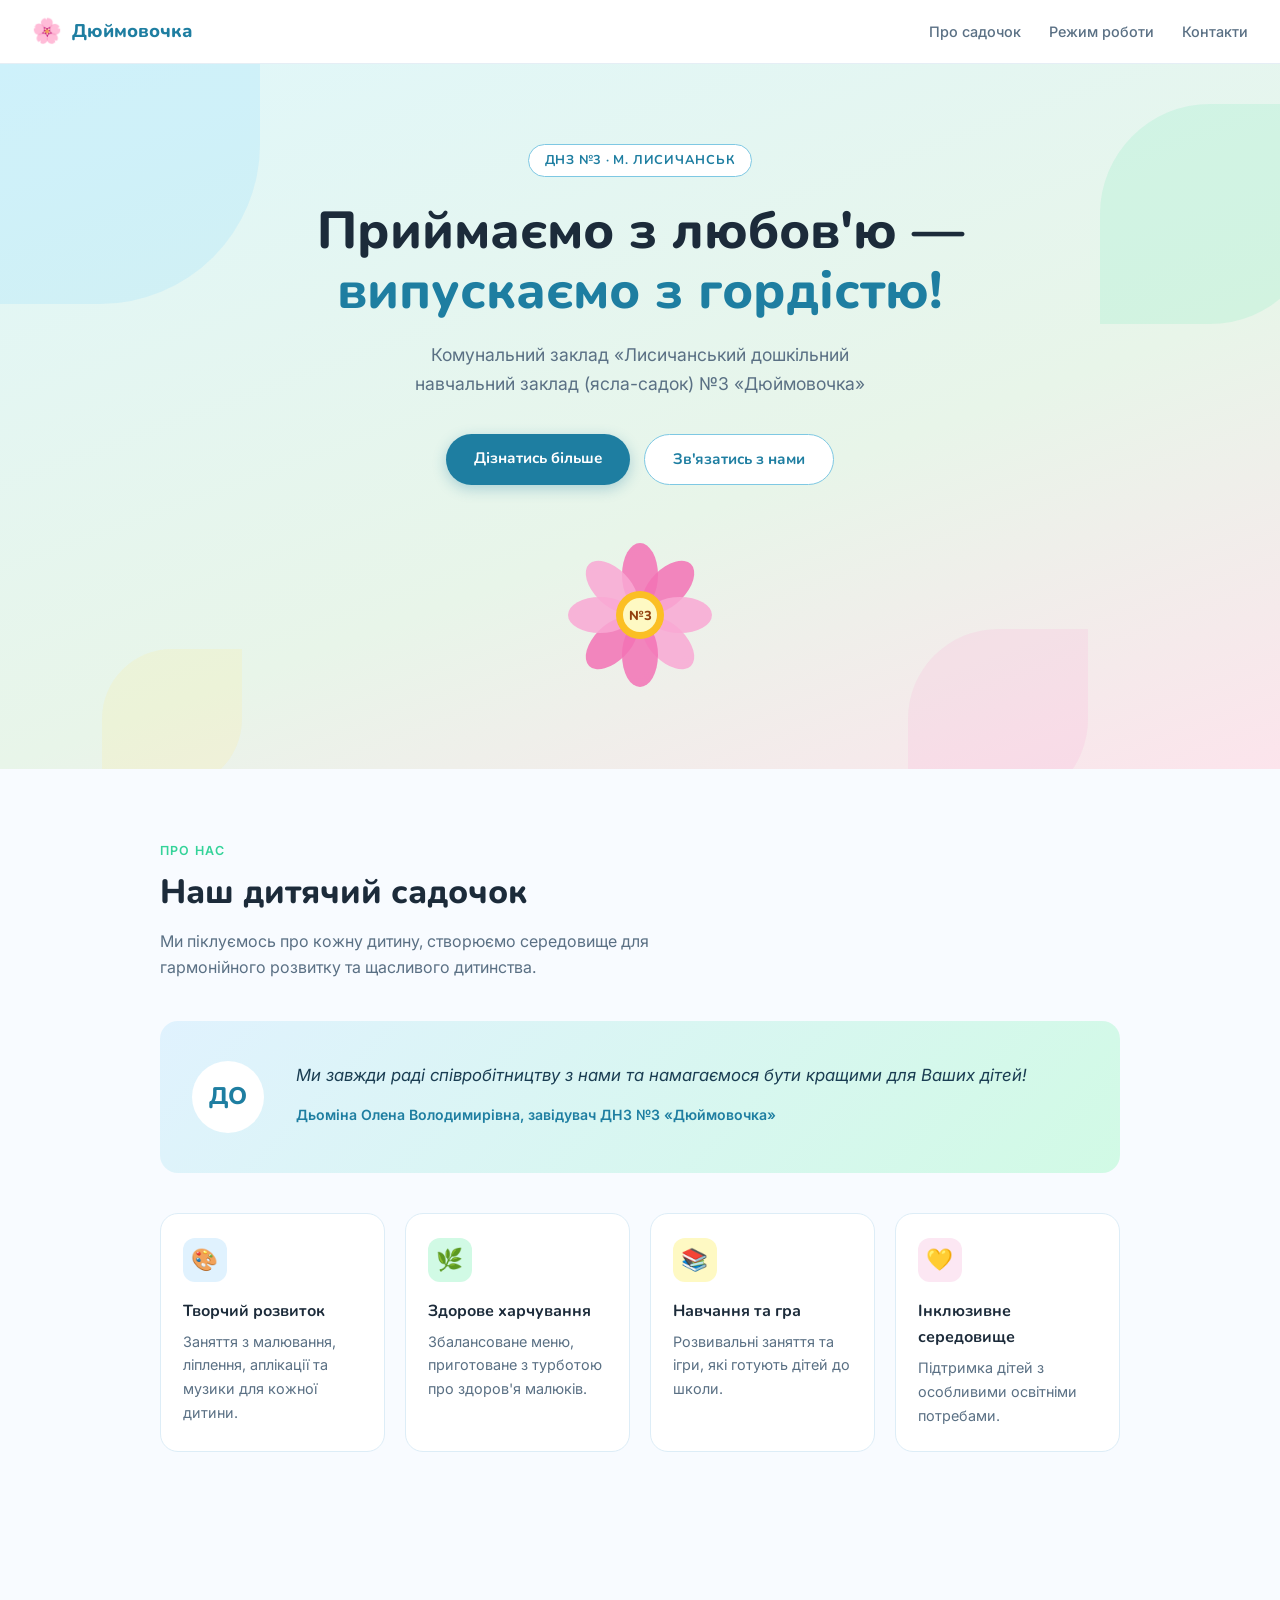
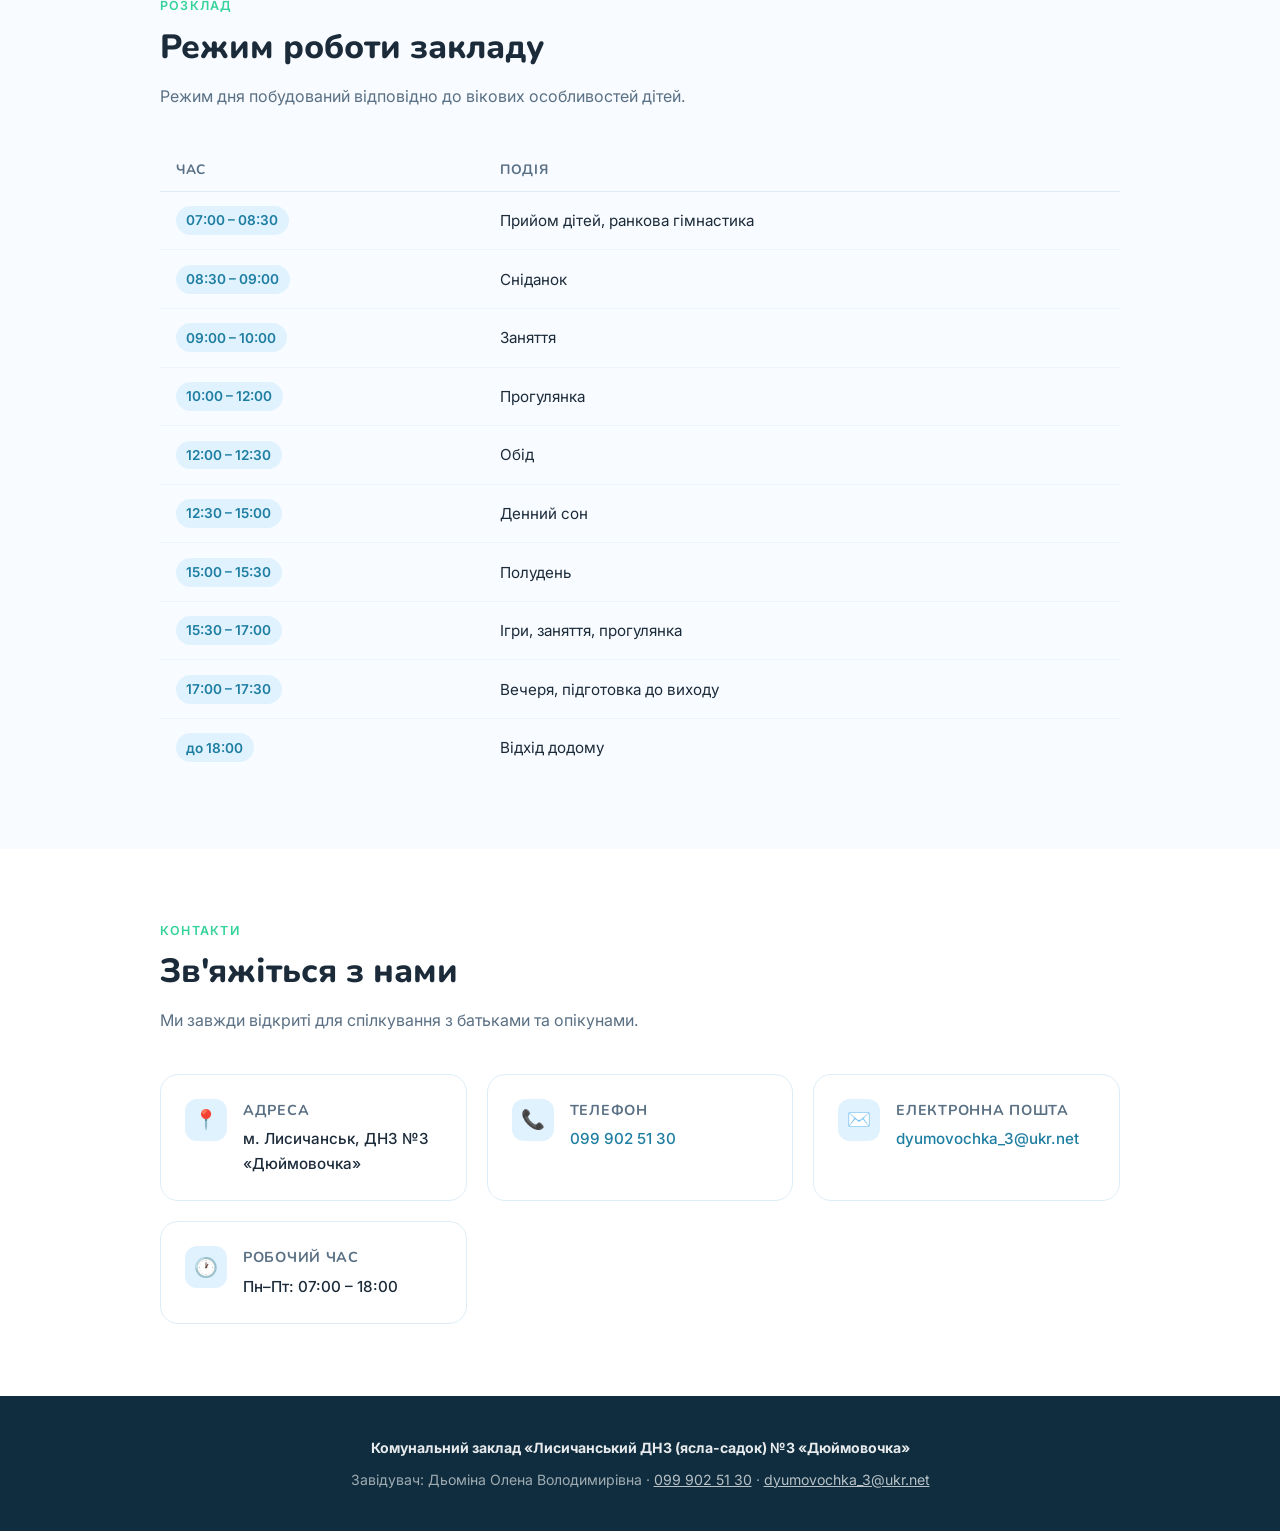
==== index.html @ 025f96d0 "add index.html" ====
<!DOCTYPE html>
<html lang="uk">
<head>
<meta charset="UTF-8">
<meta name="viewport" content="width=device-width, initial-scale=1.0">
<meta name="description" content="Офіційний сайт ДНЗ №3 «Дюймовочка» — Лисичанськ. Дитячий садок з любов'ю та турботою.">
<title>ДНЗ №3 «Дюймовочка» — Лисичанськ</title>
<link rel="preconnect" href="https://fonts.googleapis.com">
<link rel="preconnect" href="https://fonts.gstatic.com" crossorigin>
<link href="https://fonts.googleapis.com/css2?family=Nunito:wght@400;600;700;800&family=Inter:wght@400;500&display=swap" rel="stylesheet">
<style>
  *, *::before, *::after { box-sizing: border-box; margin: 0; padding: 0; }

  :root {
    --sky: #e0f2fe;
    --sky-mid: #7ec8e3;
    --sky-dark: #1e7ea1;
    --green-light: #d1fae5;
    --green-mid: #34d399;
    --green-dark: #065f46;
    --yellow: #fef9c3;
    --yellow-mid: #fbbf24;
    --yellow-dark: #92400e;
    --petal: #fce7f3;
    --petal-mid: #f472b6;
    --text: #1c2b3a;
    --text-muted: #5a7084;
    --white: #ffffff;
    --radius: 18px;
  }

  html { scroll-behavior: smooth; }

  body {
    font-family: 'Inter', sans-serif;
    color: var(--text);
    background: var(--white);
    line-height: 1.65;
    font-size: 16px;
  }

  /* NAV */
  nav {
    position: sticky;
    top: 0;
    z-index: 100;
    background: rgba(255,255,255,0.92);
    backdrop-filter: blur(10px);
    border-bottom: 1px solid #e5eef5;
    padding: 0 2rem;
    display: flex;
    align-items: center;
    justify-content: space-between;
    height: 64px;
  }
  .nav-logo {
    font-family: 'Nunito', sans-serif;
    font-weight: 800;
    font-size: 1.15rem;
    color: var(--sky-dark);
    text-decoration: none;
    display: flex;
    align-items: center;
    gap: 10px;
  }
  .nav-logo .flower { font-size: 1.5rem; }
  .nav-links { display: flex; gap: 1.75rem; list-style: none; }
  .nav-links a {
    text-decoration: none;
    font-size: 0.9rem;
    font-weight: 500;
    color: var(--text-muted);
    transition: color 0.2s;
  }
  .nav-links a:hover { color: var(--sky-dark); }

  /* HERO */
  .hero {
    position: relative;
    overflow: hidden;
    background: linear-gradient(160deg, #e0f7fa 0%, #e8f5e9 60%, #fce4ec 100%);
    padding: 5rem 2rem 4rem;
    text-align: center;
  }
  .hero-petals {
    position: absolute;
    inset: 0;
    pointer-events: none;
    overflow: hidden;
  }
  .petal {
    position: absolute;
    border-radius: 50% 0 50% 0;
    opacity: 0.18;
  }
  .hero-content { position: relative; max-width: 720px; margin: 0 auto; }
  .hero-badge {
    display: inline-block;
    background: var(--white);
    border: 1.5px solid var(--sky-mid);
    color: var(--sky-dark);
    font-family: 'Nunito', sans-serif;
    font-weight: 700;
    font-size: 0.8rem;
    letter-spacing: 0.06em;
    text-transform: uppercase;
    padding: 0.3rem 1rem;
    border-radius: 100px;
    margin-bottom: 1.5rem;
  }
  .hero h1 {
    font-family: 'Nunito', sans-serif;
    font-weight: 800;
    font-size: clamp(2rem, 5vw, 3.25rem);
    line-height: 1.15;
    color: var(--text);
    margin-bottom: 1.25rem;
  }
  .hero h1 span { color: var(--sky-dark); }
  .hero-tagline {
    font-size: 1.1rem;
    color: var(--text-muted);
    max-width: 520px;
    margin: 0 auto 2.25rem;
  }
  .hero-cta {
    display: inline-flex;
    gap: 0.85rem;
    flex-wrap: wrap;
    justify-content: center;
  }
  .btn {
    display: inline-block;
    padding: 0.75rem 1.75rem;
    border-radius: 100px;
    font-family: 'Nunito', sans-serif;
    font-weight: 700;
    font-size: 0.95rem;
    text-decoration: none;
    transition: transform 0.15s, box-shadow 0.15s;
    cursor: pointer;
    border: none;
  }
  .btn:hover { transform: translateY(-2px); }
  .btn-primary {
    background: var(--sky-dark);
    color: #fff;
    box-shadow: 0 4px 14px rgba(30,126,161,0.3);
  }
  .btn-secondary {
    background: var(--white);
    color: var(--sky-dark);
    border: 1.5px solid var(--sky-mid);
  }

  /* BIG FLOWER — signature element */
  .flower-hero {
    margin: 2.5rem auto 0;
    width: 180px;
    height: 180px;
    position: relative;
  }
  .flower-hero svg { width: 100%; height: 100%; }

  /* SECTIONS */
  section { padding: 4.5rem 2rem; }
  .section-inner { max-width: 960px; margin: 0 auto; }
  .section-label {
    font-size: 0.78rem;
    font-weight: 600;
    letter-spacing: 0.1em;
    text-transform: uppercase;
    color: var(--green-mid);
    margin-bottom: 0.6rem;
  }
  .section-title {
    font-family: 'Nunito', sans-serif;
    font-weight: 800;
    font-size: clamp(1.5rem, 3vw, 2.1rem);
    line-height: 1.2;
    margin-bottom: 1rem;
  }
  .section-sub {
    color: var(--text-muted);
    max-width: 560px;
    margin-bottom: 2.5rem;
  }

  /* ABOUT */
  .about { background: #f8fbff; }
  .about-grid {
    display: grid;
    grid-template-columns: repeat(auto-fit, minmax(220px, 1fr));
    gap: 1.25rem;
    margin-top: 2.5rem;
  }
  .about-card {
    background: var(--white);
    border: 1px solid #ddedf7;
    border-radius: var(--radius);
    padding: 1.5rem 1.35rem;
  }
  .about-card .icon {
    width: 44px;
    height: 44px;
    border-radius: 12px;
    display: flex;
    align-items: center;
    justify-content: center;
    font-size: 1.35rem;
    margin-bottom: 1rem;
  }
  .icon-blue { background: var(--sky); }
  .icon-green { background: var(--green-light); }
  .icon-yellow { background: var(--yellow); }
  .icon-pink { background: var(--petal); }
  .about-card h3 {
    font-family: 'Nunito', sans-serif;
    font-weight: 700;
    font-size: 1rem;
    margin-bottom: 0.35rem;
  }
  .about-card p { font-size: 0.9rem; color: var(--text-muted); }

  /* GREETING */
  .greeting-block {
    background: linear-gradient(135deg, var(--sky) 0%, var(--green-light) 100%);
    border-radius: var(--radius);
    padding: 2.5rem 2rem;
    display: flex;
    gap: 2rem;
    align-items: flex-start;
    flex-wrap: wrap;
  }
  .greeting-avatar {
    width: 72px;
    height: 72px;
    border-radius: 50%;
    background: var(--white);
    display: flex;
    align-items: center;
    justify-content: center;
    font-family: 'Nunito', sans-serif;
    font-weight: 800;
    font-size: 1.5rem;
    color: var(--sky-dark);
    flex-shrink: 0;
  }
  .greeting-text blockquote {
    font-size: 1.05rem;
    line-height: 1.7;
    font-style: italic;
    color: #1a3d52;
    margin-bottom: 0.75rem;
  }
  .greeting-text cite {
    font-size: 0.88rem;
    color: var(--sky-dark);
    font-style: normal;
    font-weight: 600;
  }

  /* SCHEDULE */
  .schedule { background: #f8fbff; }
  .schedule-table {
    width: 100%;
    border-collapse: collapse;
    margin-top: 1.5rem;
  }
  .schedule-table th {
    text-align: left;
    font-family: 'Nunito', sans-serif;
    font-weight: 700;
    font-size: 0.85rem;
    color: var(--text-muted);
    text-transform: uppercase;
    letter-spacing: 0.05em;
    padding: 0.6rem 1rem;
    border-bottom: 1.5px solid #ddedf7;
  }
  .schedule-table td {
    padding: 0.9rem 1rem;
    font-size: 0.95rem;
    border-bottom: 1px solid #edf4fa;
  }
  .schedule-table tr:last-child td { border-bottom: none; }
  .schedule-table tr:hover td { background: #f0f7ff; }
  .time-badge {
    display: inline-block;
    background: var(--sky);
    color: var(--sky-dark);
    font-weight: 600;
    font-size: 0.85rem;
    padding: 0.2rem 0.65rem;
    border-radius: 100px;
  }

  /* CONTACT */
  .contact-grid {
    display: grid;
    grid-template-columns: repeat(auto-fit, minmax(240px, 1fr));
    gap: 1.25rem;
    margin-top: 2.5rem;
  }
  .contact-card {
    background: var(--white);
    border: 1px solid #ddedf7;
    border-radius: var(--radius);
    padding: 1.5rem;
    display: flex;
    gap: 1rem;
    align-items: flex-start;
  }
  .contact-icon {
    width: 42px;
    height: 42px;
    border-radius: 12px;
    background: var(--sky);
    display: flex;
    align-items: center;
    justify-content: center;
    font-size: 1.2rem;
    flex-shrink: 0;
  }
  .contact-card h4 {
    font-family: 'Nunito', sans-serif;
    font-weight: 700;
    font-size: 0.9rem;
    margin-bottom: 0.25rem;
    color: var(--text-muted);
    text-transform: uppercase;
    letter-spacing: 0.05em;
  }
  .contact-card p { font-size: 0.95rem; font-weight: 500; }
  .contact-card a { color: var(--sky-dark); text-decoration: none; }
  .contact-card a:hover { text-decoration: underline; }

  /* FOOTER */
  footer {
    background: #0f2d3e;
    color: rgba(255,255,255,0.6);
    padding: 2.5rem 2rem;
    text-align: center;
    font-size: 0.88rem;
  }
  footer strong { color: rgba(255,255,255,0.9); }

  /* MOBILE */
  @media (max-width: 640px) {
    nav { padding: 0 1.25rem; }
    .nav-links { display: none; }
    .hero { padding: 3.5rem 1.25rem 3rem; }
    section { padding: 3rem 1.25rem; }
    .greeting-block { flex-direction: column; gap: 1.25rem; }
  }

  @media (prefers-reduced-motion: reduce) {
    * { transition: none !important; animation: none !important; }
  }
</style>
</head>
<body>

<nav>
  <a href="#" class="nav-logo">
    <span class="flower">🌸</span>
    <span>Дюймовочка</span>
  </a>
  <ul class="nav-links">
    <li><a href="#about">Про садочок</a></li>
    <li><a href="#schedule">Режим роботи</a></li>
    <li><a href="#contact">Контакти</a></li>
  </ul>
</nav>

<!-- HERO -->
<section class="hero">
  <div class="hero-petals" aria-hidden="true">
    <div class="petal" style="width:320px;height:320px;background:#7dd3fc;top:-80px;left:-60px;"></div>
    <div class="petal" style="width:220px;height:220px;background:#6ee7b7;top:40px;right:-40px;"></div>
    <div class="petal" style="width:180px;height:180px;background:#f9a8d4;bottom:-40px;right:15%;"></div>
    <div class="petal" style="width:140px;height:140px;background:#fde68a;bottom:-20px;left:8%;"></div>
  </div>
  <div class="hero-content">
    <div class="hero-badge">ДНЗ №3 · м. Лисичанськ</div>
    <h1>Приймаємо з любов'ю —<br><span>випускаємо з гордістю!</span></h1>
    <p class="hero-tagline">Комунальний заклад «Лисичанський дошкільний навчальний заклад (ясла-садок) №3 «Дюймовочка»</p>
    <div class="hero-cta">
      <a href="#about" class="btn btn-primary">Дізнатись більше</a>
      <a href="#contact" class="btn btn-secondary">Зв'язатись з нами</a>
    </div>
    <div class="flower-hero" aria-hidden="true">
      <svg viewBox="0 0 180 180" xmlns="http://www.w3.org/2000/svg">
        <!-- petals -->
        <ellipse cx="90" cy="50" rx="18" ry="32" fill="#f472b6" opacity="0.85"/>
        <ellipse cx="90" cy="50" rx="18" ry="32" fill="#f472b6" opacity="0.85" transform="rotate(45 90 90)"/>
        <ellipse cx="90" cy="50" rx="18" ry="32" fill="#f9a8d4" opacity="0.85" transform="rotate(90 90 90)"/>
        <ellipse cx="90" cy="50" rx="18" ry="32" fill="#f9a8d4" opacity="0.85" transform="rotate(135 90 90)"/>
        <ellipse cx="90" cy="50" rx="18" ry="32" fill="#f472b6" opacity="0.85" transform="rotate(180 90 90)"/>
        <ellipse cx="90" cy="50" rx="18" ry="32" fill="#f472b6" opacity="0.85" transform="rotate(225 90 90)"/>
        <ellipse cx="90" cy="50" rx="18" ry="32" fill="#f9a8d4" opacity="0.85" transform="rotate(270 90 90)"/>
        <ellipse cx="90" cy="50" rx="18" ry="32" fill="#f9a8d4" opacity="0.85" transform="rotate(315 90 90)"/>
        <!-- center -->
        <circle cx="90" cy="90" r="24" fill="#fbbf24"/>
        <circle cx="90" cy="90" r="17" fill="#fef9c3"/>
        <text x="90" y="95" text-anchor="middle" font-family="Nunito,sans-serif" font-weight="800" font-size="13" fill="#92400e">№3</text>
      </svg>
    </div>
  </div>
</section>

<!-- ABOUT -->
<section class="about" id="about">
  <div class="section-inner">
    <div class="section-label">Про нас</div>
    <h2 class="section-title">Наш дитячий садочок</h2>
    <p class="section-sub">Ми піклуємось про кожну дитину, створюємо середовище для гармонійного розвитку та щасливого дитинства.</p>

    <div class="greeting-block">
      <div class="greeting-avatar">ДО</div>
      <div class="greeting-text">
        <blockquote>Ми завжди раді співробітництву з нами та намагаємося бути кращими для Ваших дітей!</blockquote>
        <cite>Дьоміна Олена Володимирівна, завідувач ДНЗ №3 «Дюймовочка»</cite>
      </div>
    </div>

    <div class="about-grid">
      <div class="about-card">
        <div class="icon icon-blue">🎨</div>
        <h3>Творчий розвиток</h3>
        <p>Заняття з малювання, ліплення, аплікації та музики для кожної дитини.</p>
      </div>
      <div class="about-card">
        <div class="icon icon-green">🌿</div>
        <h3>Здорове харчування</h3>
        <p>Збалансоване меню, приготоване з турботою про здоров'я малюків.</p>
      </div>
      <div class="about-card">
        <div class="icon icon-yellow">📚</div>
        <h3>Навчання та гра</h3>
        <p>Розвивальні заняття та ігри, які готують дітей до школи.</p>
      </div>
      <div class="about-card">
        <div class="icon icon-pink">💛</div>
        <h3>Інклюзивне середовище</h3>
        <p>Підтримка дітей з особливими освітніми потребами.</p>
      </div>
    </div>
  </div>
</section>

<!-- SCHEDULE -->
<section class="schedule" id="schedule">
  <div class="section-inner">
    <div class="section-label">Розклад</div>
    <h2 class="section-title">Режим роботи закладу</h2>
    <p class="section-sub">Режим дня побудований відповідно до вікових особливостей дітей.</p>

    <table class="schedule-table">
      <thead>
        <tr>
          <th>Час</th>
          <th>Подія</th>
        </tr>
      </thead>
      <tbody>
        <tr>
          <td><span class="time-badge">07:00 – 08:30</span></td>
          <td>Прийом дітей, ранкова гімнастика</td>
        </tr>
        <tr>
          <td><span class="time-badge">08:30 – 09:00</span></td>
          <td>Сніданок</td>
        </tr>
        <tr>
          <td><span class="time-badge">09:00 – 10:00</span></td>
          <td>Заняття</td>
        </tr>
        <tr>
          <td><span class="time-badge">10:00 – 12:00</span></td>
          <td>Прогулянка</td>
        </tr>
        <tr>
          <td><span class="time-badge">12:00 – 12:30</span></td>
          <td>Обід</td>
        </tr>
        <tr>
          <td><span class="time-badge">12:30 – 15:00</span></td>
          <td>Денний сон</td>
        </tr>
        <tr>
          <td><span class="time-badge">15:00 – 15:30</span></td>
          <td>Полудень</td>
        </tr>
        <tr>
          <td><span class="time-badge">15:30 – 17:00</span></td>
          <td>Ігри, заняття, прогулянка</td>
        </tr>
        <tr>
          <td><span class="time-badge">17:00 – 17:30</span></td>
          <td>Вечеря, підготовка до виходу</td>
        </tr>
        <tr>
          <td><span class="time-badge">до 18:00</span></td>
          <td>Відхід додому</td>
        </tr>
      </tbody>
    </table>
  </div>
</section>

<!-- CONTACT -->
<section id="contact">
  <div class="section-inner">
    <div class="section-label">Контакти</div>
    <h2 class="section-title">Зв'яжіться з нами</h2>
    <p class="section-sub">Ми завжди відкриті для спілкування з батьками та опікунами.</p>
    <div class="contact-grid">
      <div class="contact-card">
        <div class="contact-icon">📍</div>
        <div>
          <h4>Адреса</h4>
          <p>м. Лисичанськ, ДНЗ №3 «Дюймовочка»</p>
        </div>
      </div>
      <div class="contact-card">
        <div class="contact-icon">📞</div>
        <div>
          <h4>Телефон</h4>
          <p><a href="tel:+380999025130">099 902 51 30</a></p>
        </div>
      </div>
      <div class="contact-card">
        <div class="contact-icon">✉️</div>
        <div>
          <h4>Електронна пошта</h4>
          <p><a href="mailto:dyumovochka_3@ukr.net">dyumovochka_3@ukr.net</a></p>
        </div>
      </div>
      <div class="contact-card">
        <div class="contact-icon">🕐</div>
        <div>
          <h4>Робочий час</h4>
          <p>Пн–Пт: 07:00 – 18:00</p>
        </div>
      </div>
    </div>
  </div>
</section>

<!-- FOOTER -->
<footer>
  <p><strong>Комунальний заклад «Лисичанський ДНЗ (ясла-садок) №3 «Дюймовочка»</strong></p>
  <p style="margin-top:0.5rem">Завідувач: Дьоміна Олена Володимирівна · <a href="tel:+380999025130" style="color:rgba(255,255,255,0.7)">099 902 51 30</a> · <a href="mailto:dyumovochka_3@ukr.net" style="color:rgba(255,255,255,0.7)">dyumovochka_3@ukr.net</a></p>
</footer>

</body>
</html>
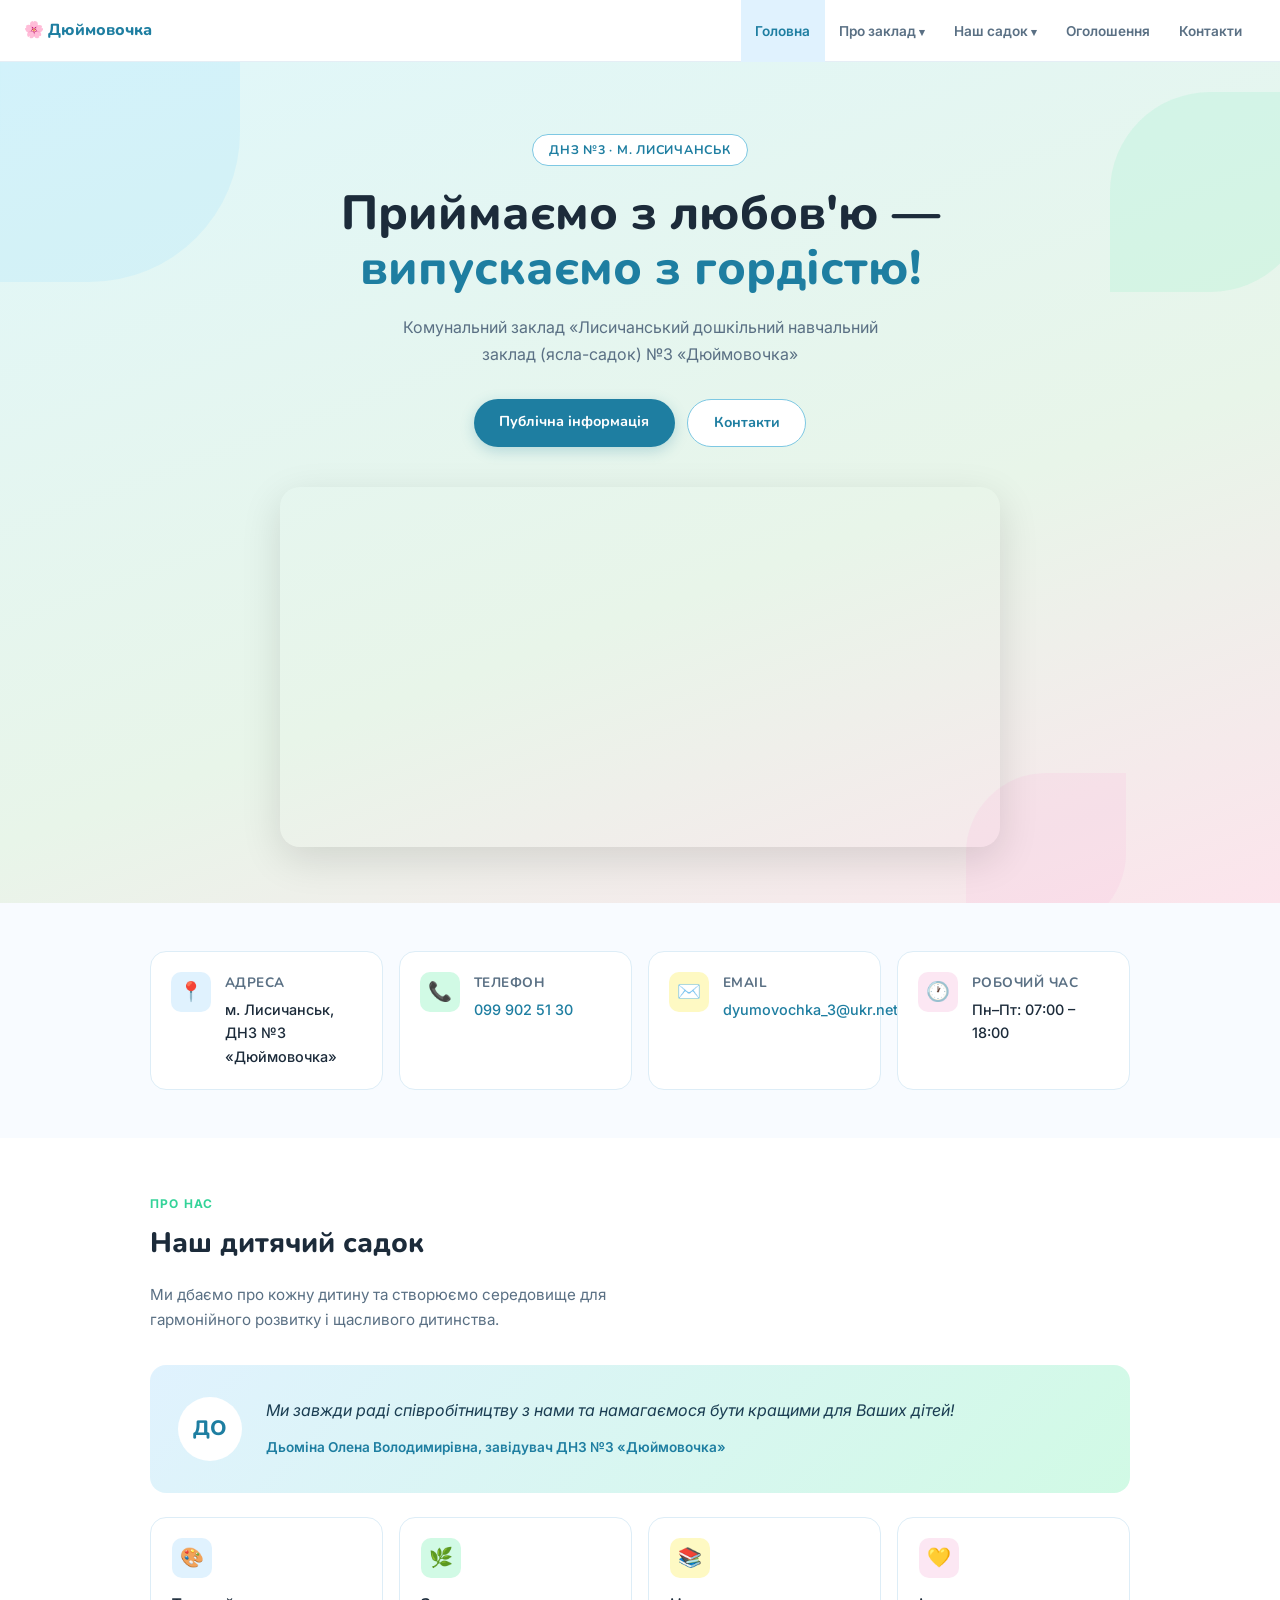
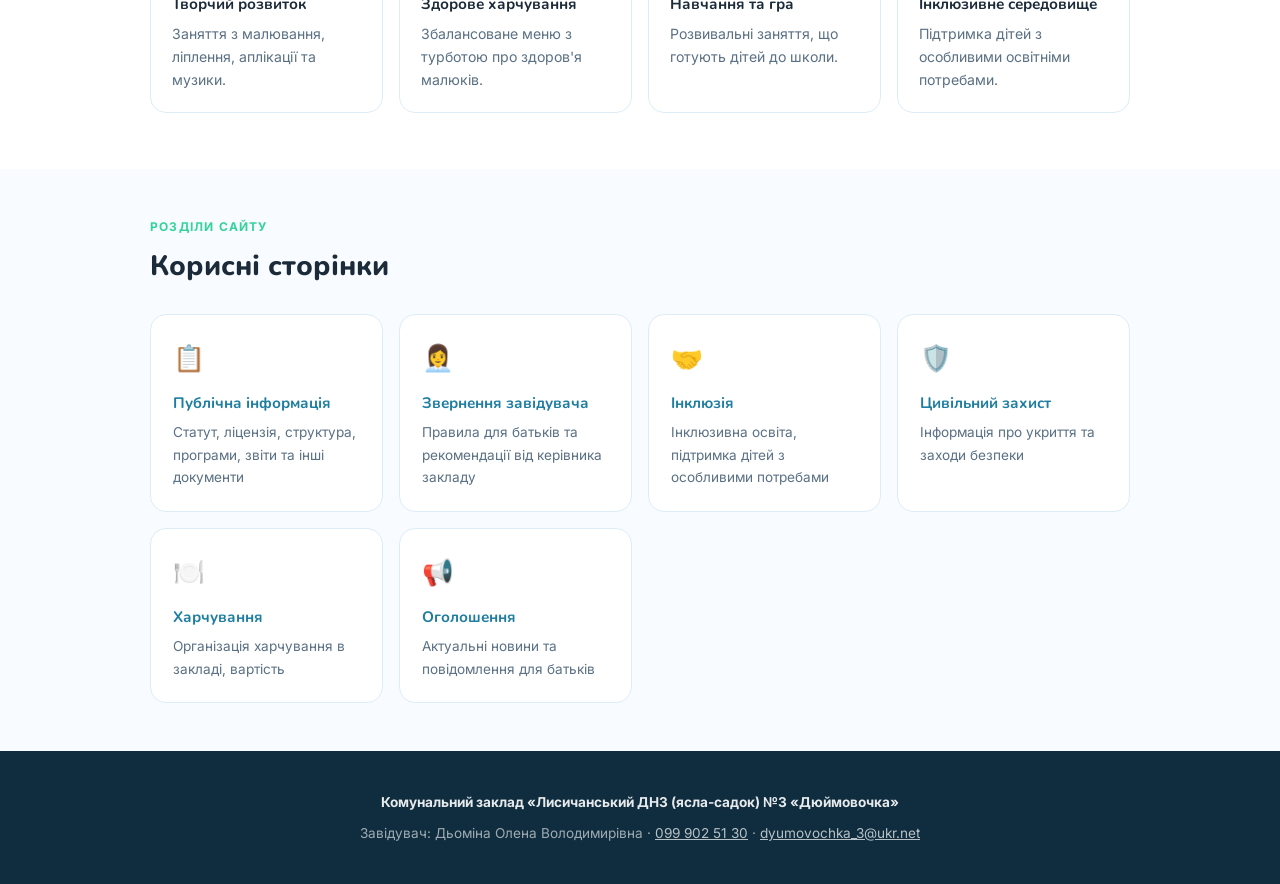
==== commit 861105d3: "full site with all sections" ====
--- a/index.html
+++ b/index.html
@@ -3,555 +3,245 @@
 <head>
 <meta charset="UTF-8">
 <meta name="viewport" content="width=device-width, initial-scale=1.0">
-<meta name="description" content="Офіційний сайт ДНЗ №3 «Дюймовочка» — Лисичанськ. Дитячий садок з любов'ю та турботою.">
+<meta name="description" content="ДНЗ №3 «Дюймовочка» — Лисичанськ. Офіційний сайт дитячого садка.">
 <title>ДНЗ №3 «Дюймовочка» — Лисичанськ</title>
 <link rel="preconnect" href="https://fonts.googleapis.com">
 <link rel="preconnect" href="https://fonts.gstatic.com" crossorigin>
 <link href="https://fonts.googleapis.com/css2?family=Nunito:wght@400;600;700;800&family=Inter:wght@400;500&display=swap" rel="stylesheet">
 <style>
-  *, *::before, *::after { box-sizing: border-box; margin: 0; padding: 0; }
-
-  :root {
-    --sky: #e0f2fe;
-    --sky-mid: #7ec8e3;
-    --sky-dark: #1e7ea1;
-    --green-light: #d1fae5;
-    --green-mid: #34d399;
-    --green-dark: #065f46;
-    --yellow: #fef9c3;
-    --yellow-mid: #fbbf24;
-    --yellow-dark: #92400e;
-    --petal: #fce7f3;
-    --petal-mid: #f472b6;
-    --text: #1c2b3a;
-    --text-muted: #5a7084;
-    --white: #ffffff;
-    --radius: 18px;
-  }
-
-  html { scroll-behavior: smooth; }
-
-  body {
-    font-family: 'Inter', sans-serif;
-    color: var(--text);
-    background: var(--white);
-    line-height: 1.65;
-    font-size: 16px;
-  }
-
-  /* NAV */
-  nav {
-    position: sticky;
-    top: 0;
-    z-index: 100;
-    background: rgba(255,255,255,0.92);
-    backdrop-filter: blur(10px);
-    border-bottom: 1px solid #e5eef5;
-    padding: 0 2rem;
-    display: flex;
-    align-items: center;
-    justify-content: space-between;
-    height: 64px;
-  }
-  .nav-logo {
-    font-family: 'Nunito', sans-serif;
-    font-weight: 800;
-    font-size: 1.15rem;
-    color: var(--sky-dark);
-    text-decoration: none;
-    display: flex;
-    align-items: center;
-    gap: 10px;
-  }
-  .nav-logo .flower { font-size: 1.5rem; }
-  .nav-links { display: flex; gap: 1.75rem; list-style: none; }
-  .nav-links a {
-    text-decoration: none;
-    font-size: 0.9rem;
-    font-weight: 500;
-    color: var(--text-muted);
-    transition: color 0.2s;
-  }
-  .nav-links a:hover { color: var(--sky-dark); }
-
-  /* HERO */
-  .hero {
-    position: relative;
-    overflow: hidden;
-    background: linear-gradient(160deg, #e0f7fa 0%, #e8f5e9 60%, #fce4ec 100%);
-    padding: 5rem 2rem 4rem;
-    text-align: center;
-  }
-  .hero-petals {
-    position: absolute;
-    inset: 0;
-    pointer-events: none;
-    overflow: hidden;
-  }
-  .petal {
-    position: absolute;
-    border-radius: 50% 0 50% 0;
-    opacity: 0.18;
-  }
-  .hero-content { position: relative; max-width: 720px; margin: 0 auto; }
-  .hero-badge {
-    display: inline-block;
-    background: var(--white);
-    border: 1.5px solid var(--sky-mid);
-    color: var(--sky-dark);
-    font-family: 'Nunito', sans-serif;
-    font-weight: 700;
-    font-size: 0.8rem;
-    letter-spacing: 0.06em;
-    text-transform: uppercase;
-    padding: 0.3rem 1rem;
-    border-radius: 100px;
-    margin-bottom: 1.5rem;
-  }
-  .hero h1 {
-    font-family: 'Nunito', sans-serif;
-    font-weight: 800;
-    font-size: clamp(2rem, 5vw, 3.25rem);
-    line-height: 1.15;
-    color: var(--text);
-    margin-bottom: 1.25rem;
-  }
-  .hero h1 span { color: var(--sky-dark); }
-  .hero-tagline {
-    font-size: 1.1rem;
-    color: var(--text-muted);
-    max-width: 520px;
-    margin: 0 auto 2.25rem;
-  }
-  .hero-cta {
-    display: inline-flex;
-    gap: 0.85rem;
-    flex-wrap: wrap;
-    justify-content: center;
-  }
-  .btn {
-    display: inline-block;
-    padding: 0.75rem 1.75rem;
-    border-radius: 100px;
-    font-family: 'Nunito', sans-serif;
-    font-weight: 700;
-    font-size: 0.95rem;
-    text-decoration: none;
-    transition: transform 0.15s, box-shadow 0.15s;
-    cursor: pointer;
-    border: none;
-  }
-  .btn:hover { transform: translateY(-2px); }
-  .btn-primary {
-    background: var(--sky-dark);
-    color: #fff;
-    box-shadow: 0 4px 14px rgba(30,126,161,0.3);
-  }
-  .btn-secondary {
-    background: var(--white);
-    color: var(--sky-dark);
-    border: 1.5px solid var(--sky-mid);
-  }
-
-  /* BIG FLOWER — signature element */
-  .flower-hero {
-    margin: 2.5rem auto 0;
-    width: 180px;
-    height: 180px;
-    position: relative;
-  }
-  .flower-hero svg { width: 100%; height: 100%; }
-
-  /* SECTIONS */
-  section { padding: 4.5rem 2rem; }
-  .section-inner { max-width: 960px; margin: 0 auto; }
-  .section-label {
-    font-size: 0.78rem;
-    font-weight: 600;
-    letter-spacing: 0.1em;
-    text-transform: uppercase;
-    color: var(--green-mid);
-    margin-bottom: 0.6rem;
-  }
-  .section-title {
-    font-family: 'Nunito', sans-serif;
-    font-weight: 800;
-    font-size: clamp(1.5rem, 3vw, 2.1rem);
-    line-height: 1.2;
-    margin-bottom: 1rem;
-  }
-  .section-sub {
-    color: var(--text-muted);
-    max-width: 560px;
-    margin-bottom: 2.5rem;
-  }
-
-  /* ABOUT */
-  .about { background: #f8fbff; }
-  .about-grid {
-    display: grid;
-    grid-template-columns: repeat(auto-fit, minmax(220px, 1fr));
-    gap: 1.25rem;
-    margin-top: 2.5rem;
-  }
-  .about-card {
-    background: var(--white);
-    border: 1px solid #ddedf7;
-    border-radius: var(--radius);
-    padding: 1.5rem 1.35rem;
-  }
-  .about-card .icon {
-    width: 44px;
-    height: 44px;
-    border-radius: 12px;
-    display: flex;
-    align-items: center;
-    justify-content: center;
-    font-size: 1.35rem;
-    margin-bottom: 1rem;
-  }
-  .icon-blue { background: var(--sky); }
-  .icon-green { background: var(--green-light); }
-  .icon-yellow { background: var(--yellow); }
-  .icon-pink { background: var(--petal); }
-  .about-card h3 {
-    font-family: 'Nunito', sans-serif;
-    font-weight: 700;
-    font-size: 1rem;
-    margin-bottom: 0.35rem;
-  }
-  .about-card p { font-size: 0.9rem; color: var(--text-muted); }
-
-  /* GREETING */
-  .greeting-block {
-    background: linear-gradient(135deg, var(--sky) 0%, var(--green-light) 100%);
-    border-radius: var(--radius);
-    padding: 2.5rem 2rem;
-    display: flex;
-    gap: 2rem;
-    align-items: flex-start;
-    flex-wrap: wrap;
-  }
-  .greeting-avatar {
-    width: 72px;
-    height: 72px;
-    border-radius: 50%;
-    background: var(--white);
-    display: flex;
-    align-items: center;
-    justify-content: center;
-    font-family: 'Nunito', sans-serif;
-    font-weight: 800;
-    font-size: 1.5rem;
-    color: var(--sky-dark);
-    flex-shrink: 0;
-  }
-  .greeting-text blockquote {
-    font-size: 1.05rem;
-    line-height: 1.7;
-    font-style: italic;
-    color: #1a3d52;
-    margin-bottom: 0.75rem;
-  }
-  .greeting-text cite {
-    font-size: 0.88rem;
-    color: var(--sky-dark);
-    font-style: normal;
-    font-weight: 600;
-  }
-
-  /* SCHEDULE */
-  .schedule { background: #f8fbff; }
-  .schedule-table {
-    width: 100%;
-    border-collapse: collapse;
-    margin-top: 1.5rem;
-  }
-  .schedule-table th {
-    text-align: left;
-    font-family: 'Nunito', sans-serif;
-    font-weight: 700;
-    font-size: 0.85rem;
-    color: var(--text-muted);
-    text-transform: uppercase;
-    letter-spacing: 0.05em;
-    padding: 0.6rem 1rem;
-    border-bottom: 1.5px solid #ddedf7;
-  }
-  .schedule-table td {
-    padding: 0.9rem 1rem;
-    font-size: 0.95rem;
-    border-bottom: 1px solid #edf4fa;
-  }
-  .schedule-table tr:last-child td { border-bottom: none; }
-  .schedule-table tr:hover td { background: #f0f7ff; }
-  .time-badge {
-    display: inline-block;
-    background: var(--sky);
-    color: var(--sky-dark);
-    font-weight: 600;
-    font-size: 0.85rem;
-    padding: 0.2rem 0.65rem;
-    border-radius: 100px;
-  }
-
-  /* CONTACT */
-  .contact-grid {
-    display: grid;
-    grid-template-columns: repeat(auto-fit, minmax(240px, 1fr));
-    gap: 1.25rem;
-    margin-top: 2.5rem;
-  }
-  .contact-card {
-    background: var(--white);
-    border: 1px solid #ddedf7;
-    border-radius: var(--radius);
-    padding: 1.5rem;
-    display: flex;
-    gap: 1rem;
-    align-items: flex-start;
-  }
-  .contact-icon {
-    width: 42px;
-    height: 42px;
-    border-radius: 12px;
-    background: var(--sky);
-    display: flex;
-    align-items: center;
-    justify-content: center;
-    font-size: 1.2rem;
-    flex-shrink: 0;
-  }
-  .contact-card h4 {
-    font-family: 'Nunito', sans-serif;
-    font-weight: 700;
-    font-size: 0.9rem;
-    margin-bottom: 0.25rem;
-    color: var(--text-muted);
-    text-transform: uppercase;
-    letter-spacing: 0.05em;
-  }
-  .contact-card p { font-size: 0.95rem; font-weight: 500; }
-  .contact-card a { color: var(--sky-dark); text-decoration: none; }
-  .contact-card a:hover { text-decoration: underline; }
-
-  /* FOOTER */
-  footer {
-    background: #0f2d3e;
-    color: rgba(255,255,255,0.6);
-    padding: 2.5rem 2rem;
-    text-align: center;
-    font-size: 0.88rem;
-  }
-  footer strong { color: rgba(255,255,255,0.9); }
-
-  /* MOBILE */
-  @media (max-width: 640px) {
-    nav { padding: 0 1.25rem; }
-    .nav-links { display: none; }
-    .hero { padding: 3.5rem 1.25rem 3rem; }
-    section { padding: 3rem 1.25rem; }
-    .greeting-block { flex-direction: column; gap: 1.25rem; }
-  }
-
-  @media (prefers-reduced-motion: reduce) {
-    * { transition: none !important; animation: none !important; }
-  }
+*,*::before,*::after{box-sizing:border-box;margin:0;padding:0}
+:root{
+  --sky:#e0f2fe;--sky-mid:#7ec8e3;--sky-dark:#1e7ea1;
+  --green-light:#d1fae5;--green-mid:#34d399;
+  --yellow:#fef9c3;--petal:#fce7f3;--petal-mid:#f472b6;
+  --text:#1c2b3a;--text-muted:#5a7084;--white:#fff;--radius:16px;--max:980px;
+}
+html{scroll-behavior:smooth}
+body{font-family:'Inter',sans-serif;color:var(--text);background:#fff;line-height:1.65;font-size:16px}
+
+/* NAV */
+nav{position:sticky;top:0;z-index:100;background:rgba(255,255,255,0.94);backdrop-filter:blur(10px);border-bottom:1px solid #e5eef5;padding:0 1.5rem;display:flex;align-items:center;justify-content:space-between;height:62px;gap:1rem}
+.nav-logo{font-family:'Nunito',sans-serif;font-weight:800;font-size:1rem;color:var(--sky-dark);text-decoration:none;display:flex;align-items:center;gap:8px;white-space:nowrap}
+.nav-links{display:flex;gap:0;list-style:none}
+.nav-links>li{position:relative}
+.nav-links>li>a,.nav-links>li>span{display:block;padding:0 0.9rem;height:62px;line-height:62px;text-decoration:none;font-size:0.85rem;font-weight:600;color:var(--text-muted);white-space:nowrap;cursor:pointer;transition:color 0.2s,background 0.2s}
+.nav-links>li>a:hover,.nav-links>li>span:hover,.nav-links>li>a.active{color:var(--sky-dark);background:var(--sky)}
+.nav-links>li>span::after{content:' ▾';font-size:0.7rem}
+.dropdown{display:none;position:absolute;top:62px;left:0;background:#fff;border:1px solid #ddedf7;border-radius:0 0 12px 12px;min-width:240px;box-shadow:0 8px 24px rgba(0,0,0,0.08);z-index:200}
+.nav-links>li:hover .dropdown{display:block}
+.dropdown a{display:block;padding:0.65rem 1.1rem;font-size:0.85rem;color:var(--text-muted);text-decoration:none;border-bottom:1px solid #f0f7ff}
+.dropdown a:last-child{border-bottom:none}
+.dropdown a:hover{background:var(--sky);color:var(--sky-dark)}
+
+/* HERO */
+.hero{position:relative;overflow:hidden;background:linear-gradient(160deg,#e0f7fa 0%,#e8f5e9 60%,#fce4ec 100%);padding:4.5rem 1.5rem 3.5rem;text-align:center}
+.hero-bg{position:absolute;inset:0;pointer-events:none;overflow:hidden}
+.blob{position:absolute;border-radius:50% 0 50% 0;opacity:.15}
+.hero-inner{position:relative;max-width:720px;margin:0 auto}
+.hero-badge{display:inline-block;background:#fff;border:1.5px solid var(--sky-mid);color:var(--sky-dark);font-family:'Nunito',sans-serif;font-weight:700;font-size:0.78rem;letter-spacing:.06em;text-transform:uppercase;padding:.3rem 1rem;border-radius:100px;margin-bottom:1.25rem}
+.hero h1{font-family:'Nunito',sans-serif;font-weight:800;font-size:clamp(1.8rem,5vw,3rem);line-height:1.15;margin-bottom:1.1rem}
+.hero h1 span{color:var(--sky-dark)}
+.hero-sub{font-size:1rem;color:var(--text-muted);max-width:500px;margin:0 auto 2rem}
+.hero-cta{display:flex;gap:.75rem;flex-wrap:wrap;justify-content:center;margin-bottom:2.5rem}
+.btn{display:inline-block;padding:.7rem 1.6rem;border-radius:100px;font-family:'Nunito',sans-serif;font-weight:700;font-size:.9rem;text-decoration:none;cursor:pointer;border:none;transition:transform .15s}
+.btn:hover{transform:translateY(-2px)}
+.btn-primary{background:var(--sky-dark);color:#fff;box-shadow:0 4px 14px rgba(30,126,161,.25)}
+.btn-outline{background:#fff;color:var(--sky-dark);border:1.5px solid var(--sky-mid)}
+
+/* VIDEO */
+.video-wrap{max-width:760px;margin:0 auto;border-radius:20px;overflow:hidden;box-shadow:0 12px 40px rgba(0,0,0,.12)}
+.video-wrap video{width:100%;display:block}
+
+/* QUICK INFO */
+.quick{background:#f8fbff;padding:3rem 1.5rem}
+.quick-inner{max-width:var(--max);margin:0 auto;display:grid;grid-template-columns:repeat(auto-fit,minmax(200px,1fr));gap:1rem}
+.q-card{background:#fff;border:1px solid #ddedf7;border-radius:var(--radius);padding:1.25rem;display:flex;gap:.85rem;align-items:flex-start}
+.q-icon{width:40px;height:40px;border-radius:10px;display:flex;align-items:center;justify-content:center;font-size:1.2rem;flex-shrink:0}
+.bg-sky{background:var(--sky)}.bg-green{background:var(--green-light)}.bg-yellow{background:var(--yellow)}.bg-petal{background:var(--petal)}
+.q-card h4{font-family:'Nunito',sans-serif;font-weight:700;font-size:.85rem;color:var(--text-muted);text-transform:uppercase;letter-spacing:.04em;margin-bottom:.2rem}
+.q-card p{font-size:.9rem;font-weight:500}
+.q-card a{color:var(--sky-dark);text-decoration:none}
+
+/* ABOUT */
+.about{padding:3.5rem 1.5rem}
+.about-inner{max-width:var(--max);margin:0 auto}
+.section-label{font-size:.75rem;font-weight:700;letter-spacing:.1em;text-transform:uppercase;color:var(--green-mid);margin-bottom:.4rem}
+.section-title{font-family:'Nunito',sans-serif;font-weight:800;font-size:clamp(1.3rem,2.5vw,1.75rem);margin-bottom:1rem}
+.section-sub{color:var(--text-muted);max-width:560px;margin-bottom:2rem;font-size:.95rem}
+.about-grid{display:grid;grid-template-columns:repeat(auto-fit,minmax(200px,1fr));gap:1rem;margin-top:1.5rem}
+.a-card{background:#fff;border:1px solid #ddedf7;border-radius:var(--radius);padding:1.3rem}
+.a-card .icon{width:40px;height:40px;border-radius:10px;display:flex;align-items:center;justify-content:center;font-size:1.2rem;margin-bottom:.85rem}
+.a-card h3{font-family:'Nunito',sans-serif;font-weight:700;font-size:.95rem;margin-bottom:.3rem}
+.a-card p{font-size:.88rem;color:var(--text-muted)}
+
+/* GREETING */
+.greeting{background:linear-gradient(135deg,var(--sky) 0%,var(--green-light) 100%);border-radius:var(--radius);padding:2rem 1.75rem;display:flex;gap:1.5rem;align-items:flex-start;flex-wrap:wrap;margin-top:2rem}
+.g-avatar{width:64px;height:64px;border-radius:50%;background:#fff;display:flex;align-items:center;justify-content:center;font-family:'Nunito',sans-serif;font-weight:800;font-size:1.3rem;color:var(--sky-dark);flex-shrink:0}
+.g-text blockquote{font-size:1rem;line-height:1.7;font-style:italic;color:#1a3d52;margin-bottom:.6rem}
+.g-text cite{font-size:.85rem;color:var(--sky-dark);font-style:normal;font-weight:600}
+
+/* NAV SECTIONS */
+.nav-sections{padding:3rem 1.5rem;background:#f8fbff}
+.nav-sections-inner{max-width:var(--max);margin:0 auto}
+.ns-grid{display:grid;grid-template-columns:repeat(auto-fit,minmax(220px,1fr));gap:1rem;margin-top:1.5rem}
+.ns-card{background:#fff;border:1px solid #ddedf7;border-radius:var(--radius);padding:1.4rem;text-decoration:none;color:var(--text);transition:box-shadow .15s,transform .15s;display:block}
+.ns-card:hover{box-shadow:0 6px 20px rgba(30,126,161,.12);transform:translateY(-2px)}
+.ns-card .ns-icon{font-size:1.6rem;margin-bottom:.75rem}
+.ns-card h3{font-family:'Nunito',sans-serif;font-weight:700;font-size:.95rem;margin-bottom:.3rem;color:var(--sky-dark)}
+.ns-card p{font-size:.85rem;color:var(--text-muted)}
+
+/* FOOTER */
+footer{background:#0f2d3e;color:rgba(255,255,255,.6);padding:2.5rem 1.5rem;text-align:center;font-size:.85rem}
+footer strong{color:rgba(255,255,255,.9)}
+footer a{color:rgba(255,255,255,.7)}
+
+@media(max-width:700px){
+  .nav-links{display:none}
+  .hero{padding:3rem 1rem 2.5rem}
+  .greeting{flex-direction:column;gap:1rem}
+}
 </style>
 </head>
 <body>
 
 <nav>
-  <a href="#" class="nav-logo">
-    <span class="flower">🌸</span>
-    <span>Дюймовочка</span>
-  </a>
+  <a href="index.html" class="nav-logo">🌸 Дюймовочка</a>
   <ul class="nav-links">
-    <li><a href="#about">Про садочок</a></li>
-    <li><a href="#schedule">Режим роботи</a></li>
-    <li><a href="#contact">Контакти</a></li>
+    <li><a href="index.html" class="active">Головна</a></li>
+    <li>
+      <span>Про заклад</span>
+      <div class="dropdown">
+        <a href="zvernennya.html">Звернення завідувача</a>
+        <a href="administracia.html">Адміністрація</a>
+        <a href="harchuvannya.html">Про харчування</a>
+        <a href="inklyuzia.html">Інклюзія</a>
+        <a href="zvit.html">Звіт керівника</a>
+      </div>
+    </li>
+    <li>
+      <span>Наш садок</span>
+      <div class="dropdown">
+        <a href="publichna-informacia.html">Публічна інформація</a>
+        <a href="civilnyi-zahist.html">Цивільний захист</a>
+      </div>
+    </li>
+    <li><a href="oholoshennya.html">Оголошення</a></li>
+    <li><a href="kontakty.html">Контакти</a></li>
   </ul>
 </nav>
 
 <!-- HERO -->
 <section class="hero">
-  <div class="hero-petals" aria-hidden="true">
-    <div class="petal" style="width:320px;height:320px;background:#7dd3fc;top:-80px;left:-60px;"></div>
-    <div class="petal" style="width:220px;height:220px;background:#6ee7b7;top:40px;right:-40px;"></div>
-    <div class="petal" style="width:180px;height:180px;background:#f9a8d4;bottom:-40px;right:15%;"></div>
-    <div class="petal" style="width:140px;height:140px;background:#fde68a;bottom:-20px;left:8%;"></div>
-  </div>
-  <div class="hero-content">
+  <div class="hero-bg" aria-hidden="true">
+    <div class="blob" style="width:300px;height:300px;background:#7dd3fc;top:-80px;left:-60px"></div>
+    <div class="blob" style="width:200px;height:200px;background:#6ee7b7;top:30px;right:-30px"></div>
+    <div class="blob" style="width:160px;height:160px;background:#f9a8d4;bottom:-30px;right:12%"></div>
+  </div>
+  <div class="hero-inner">
     <div class="hero-badge">ДНЗ №3 · м. Лисичанськ</div>
     <h1>Приймаємо з любов'ю —<br><span>випускаємо з гордістю!</span></h1>
-    <p class="hero-tagline">Комунальний заклад «Лисичанський дошкільний навчальний заклад (ясла-садок) №3 «Дюймовочка»</p>
+    <p class="hero-sub">Комунальний заклад «Лисичанський дошкільний навчальний заклад (ясла-садок) №3 «Дюймовочка»</p>
     <div class="hero-cta">
-      <a href="#about" class="btn btn-primary">Дізнатись більше</a>
-      <a href="#contact" class="btn btn-secondary">Зв'язатись з нами</a>
-    </div>
-    <div class="flower-hero" aria-hidden="true">
-      <svg viewBox="0 0 180 180" xmlns="http://www.w3.org/2000/svg">
-        <!-- petals -->
-        <ellipse cx="90" cy="50" rx="18" ry="32" fill="#f472b6" opacity="0.85"/>
-        <ellipse cx="90" cy="50" rx="18" ry="32" fill="#f472b6" opacity="0.85" transform="rotate(45 90 90)"/>
-        <ellipse cx="90" cy="50" rx="18" ry="32" fill="#f9a8d4" opacity="0.85" transform="rotate(90 90 90)"/>
-        <ellipse cx="90" cy="50" rx="18" ry="32" fill="#f9a8d4" opacity="0.85" transform="rotate(135 90 90)"/>
-        <ellipse cx="90" cy="50" rx="18" ry="32" fill="#f472b6" opacity="0.85" transform="rotate(180 90 90)"/>
-        <ellipse cx="90" cy="50" rx="18" ry="32" fill="#f472b6" opacity="0.85" transform="rotate(225 90 90)"/>
-        <ellipse cx="90" cy="50" rx="18" ry="32" fill="#f9a8d4" opacity="0.85" transform="rotate(270 90 90)"/>
-        <ellipse cx="90" cy="50" rx="18" ry="32" fill="#f9a8d4" opacity="0.85" transform="rotate(315 90 90)"/>
-        <!-- center -->
-        <circle cx="90" cy="90" r="24" fill="#fbbf24"/>
-        <circle cx="90" cy="90" r="17" fill="#fef9c3"/>
-        <text x="90" y="95" text-anchor="middle" font-family="Nunito,sans-serif" font-weight="800" font-size="13" fill="#92400e">№3</text>
-      </svg>
+      <a href="publichna-informacia.html" class="btn btn-primary">Публічна інформація</a>
+      <a href="kontakty.html" class="btn btn-outline">Контакти</a>
+    </div>
+    <div class="video-wrap">
+      <video autoplay muted loop playsinline>
+        <source src="media/My-video.mp4" type="video/mp4">
+      </video>
     </div>
   </div>
 </section>
 
+<!-- QUICK INFO -->
+<div class="quick">
+  <div class="quick-inner">
+    <div class="q-card">
+      <div class="q-icon bg-sky">📍</div>
+      <div><h4>Адреса</h4><p>м. Лисичанськ, ДНЗ №3 «Дюймовочка»</p></div>
+    </div>
+    <div class="q-card">
+      <div class="q-icon bg-green">📞</div>
+      <div><h4>Телефон</h4><p><a href="tel:+380999025130">099 902 51 30</a></p></div>
+    </div>
+    <div class="q-card">
+      <div class="q-icon bg-yellow">✉️</div>
+      <div><h4>Email</h4><p><a href="mailto:dyumovochka_3@ukr.net">dyumovochka_3@ukr.net</a></p></div>
+    </div>
+    <div class="q-card">
+      <div class="q-icon bg-petal">🕐</div>
+      <div><h4>Робочий час</h4><p>Пн–Пт: 07:00 – 18:00</p></div>
+    </div>
+  </div>
+</div>
+
 <!-- ABOUT -->
-<section class="about" id="about">
-  <div class="section-inner">
+<section class="about">
+  <div class="about-inner">
     <div class="section-label">Про нас</div>
-    <h2 class="section-title">Наш дитячий садочок</h2>
-    <p class="section-sub">Ми піклуємось про кожну дитину, створюємо середовище для гармонійного розвитку та щасливого дитинства.</p>
-
-    <div class="greeting-block">
-      <div class="greeting-avatar">ДО</div>
-      <div class="greeting-text">
+    <h2 class="section-title">Наш дитячий садок</h2>
+    <p class="section-sub">Ми дбаємо про кожну дитину та створюємо середовище для гармонійного розвитку і щасливого дитинства.</p>
+
+    <div class="greeting">
+      <div class="g-avatar">ДО</div>
+      <div class="g-text">
         <blockquote>Ми завжди раді співробітництву з нами та намагаємося бути кращими для Ваших дітей!</blockquote>
         <cite>Дьоміна Олена Володимирівна, завідувач ДНЗ №3 «Дюймовочка»</cite>
       </div>
     </div>
 
     <div class="about-grid">
-      <div class="about-card">
-        <div class="icon icon-blue">🎨</div>
-        <h3>Творчий розвиток</h3>
-        <p>Заняття з малювання, ліплення, аплікації та музики для кожної дитини.</p>
-      </div>
-      <div class="about-card">
-        <div class="icon icon-green">🌿</div>
-        <h3>Здорове харчування</h3>
-        <p>Збалансоване меню, приготоване з турботою про здоров'я малюків.</p>
-      </div>
-      <div class="about-card">
-        <div class="icon icon-yellow">📚</div>
-        <h3>Навчання та гра</h3>
-        <p>Розвивальні заняття та ігри, які готують дітей до школи.</p>
-      </div>
-      <div class="about-card">
-        <div class="icon icon-pink">💛</div>
-        <h3>Інклюзивне середовище</h3>
-        <p>Підтримка дітей з особливими освітніми потребами.</p>
-      </div>
+      <div class="a-card"><div class="icon bg-sky">🎨</div><h3>Творчий розвиток</h3><p>Заняття з малювання, ліплення, аплікації та музики.</p></div>
+      <div class="a-card"><div class="icon bg-green">🌿</div><h3>Здорове харчування</h3><p>Збалансоване меню з турботою про здоров'я малюків.</p></div>
+      <div class="a-card"><div class="icon bg-yellow">📚</div><h3>Навчання та гра</h3><p>Розвивальні заняття, що готують дітей до школи.</p></div>
+      <div class="a-card"><div class="icon bg-petal">💛</div><h3>Інклюзивне середовище</h3><p>Підтримка дітей з особливими освітніми потребами.</p></div>
     </div>
   </div>
 </section>
 
-<!-- SCHEDULE -->
-<section class="schedule" id="schedule">
-  <div class="section-inner">
-    <div class="section-label">Розклад</div>
-    <h2 class="section-title">Режим роботи закладу</h2>
-    <p class="section-sub">Режим дня побудований відповідно до вікових особливостей дітей.</p>
-
-    <table class="schedule-table">
-      <thead>
-        <tr>
-          <th>Час</th>
-          <th>Подія</th>
-        </tr>
-      </thead>
-      <tbody>
-        <tr>
-          <td><span class="time-badge">07:00 – 08:30</span></td>
-          <td>Прийом дітей, ранкова гімнастика</td>
-        </tr>
-        <tr>
-          <td><span class="time-badge">08:30 – 09:00</span></td>
-          <td>Сніданок</td>
-        </tr>
-        <tr>
-          <td><span class="time-badge">09:00 – 10:00</span></td>
-          <td>Заняття</td>
-        </tr>
-        <tr>
-          <td><span class="time-badge">10:00 – 12:00</span></td>
-          <td>Прогулянка</td>
-        </tr>
-        <tr>
-          <td><span class="time-badge">12:00 – 12:30</span></td>
-          <td>Обід</td>
-        </tr>
-        <tr>
-          <td><span class="time-badge">12:30 – 15:00</span></td>
-          <td>Денний сон</td>
-        </tr>
-        <tr>
-          <td><span class="time-badge">15:00 – 15:30</span></td>
-          <td>Полудень</td>
-        </tr>
-        <tr>
-          <td><span class="time-badge">15:30 – 17:00</span></td>
-          <td>Ігри, заняття, прогулянка</td>
-        </tr>
-        <tr>
-          <td><span class="time-badge">17:00 – 17:30</span></td>
-          <td>Вечеря, підготовка до виходу</td>
-        </tr>
-        <tr>
-          <td><span class="time-badge">до 18:00</span></td>
-          <td>Відхід додому</td>
-        </tr>
-      </tbody>
-    </table>
+<!-- NAV SECTIONS -->
+<section class="nav-sections">
+  <div class="nav-sections-inner">
+    <div class="section-label">Розділи сайту</div>
+    <h2 class="section-title">Корисні сторінки</h2>
+    <div class="ns-grid">
+      <a href="publichna-informacia.html" class="ns-card">
+        <div class="ns-icon">📋</div>
+        <h3>Публічна інформація</h3>
+        <p>Статут, ліцензія, структура, програми, звіти та інші документи</p>
+      </a>
+      <a href="zvernennya.html" class="ns-card">
+        <div class="ns-icon">👩‍💼</div>
+        <h3>Звернення завідувача</h3>
+        <p>Правила для батьків та рекомендації від керівника закладу</p>
+      </a>
+      <a href="inklyuzia.html" class="ns-card">
+        <div class="ns-icon">🤝</div>
+        <h3>Інклюзія</h3>
+        <p>Інклюзивна освіта, підтримка дітей з особливими потребами</p>
+      </a>
+      <a href="civilnyi-zahist.html" class="ns-card">
+        <div class="ns-icon">🛡️</div>
+        <h3>Цивільний захист</h3>
+        <p>Інформація про укриття та заходи безпеки</p>
+      </a>
+      <a href="harchuvannya.html" class="ns-card">
+        <div class="ns-icon">🍽️</div>
+        <h3>Харчування</h3>
+        <p>Організація харчування в закладі, вартість</p>
+      </a>
+      <a href="oholoshennya.html" class="ns-card">
+        <div class="ns-icon">📢</div>
+        <h3>Оголошення</h3>
+        <p>Актуальні новини та повідомлення для батьків</p>
+      </a>
+    </div>
   </div>
 </section>
 
-<!-- CONTACT -->
-<section id="contact">
-  <div class="section-inner">
-    <div class="section-label">Контакти</div>
-    <h2 class="section-title">Зв'яжіться з нами</h2>
-    <p class="section-sub">Ми завжди відкриті для спілкування з батьками та опікунами.</p>
-    <div class="contact-grid">
-      <div class="contact-card">
-        <div class="contact-icon">📍</div>
-        <div>
-          <h4>Адреса</h4>
-          <p>м. Лисичанськ, ДНЗ №3 «Дюймовочка»</p>
-        </div>
-      </div>
-      <div class="contact-card">
-        <div class="contact-icon">📞</div>
-        <div>
-          <h4>Телефон</h4>
-          <p><a href="tel:+380999025130">099 902 51 30</a></p>
-        </div>
-      </div>
-      <div class="contact-card">
-        <div class="contact-icon">✉️</div>
-        <div>
-          <h4>Електронна пошта</h4>
-          <p><a href="mailto:dyumovochka_3@ukr.net">dyumovochka_3@ukr.net</a></p>
-        </div>
-      </div>
-      <div class="contact-card">
-        <div class="contact-icon">🕐</div>
-        <div>
-          <h4>Робочий час</h4>
-          <p>Пн–Пт: 07:00 – 18:00</p>
-        </div>
-      </div>
-    </div>
-  </div>
-</section>
-
-<!-- FOOTER -->
 <footer>
   <p><strong>Комунальний заклад «Лисичанський ДНЗ (ясла-садок) №3 «Дюймовочка»</strong></p>
-  <p style="margin-top:0.5rem">Завідувач: Дьоміна Олена Володимирівна · <a href="tel:+380999025130" style="color:rgba(255,255,255,0.7)">099 902 51 30</a> · <a href="mailto:dyumovochka_3@ukr.net" style="color:rgba(255,255,255,0.7)">dyumovochka_3@ukr.net</a></p>
+  <p style="margin-top:.5rem">Завідувач: Дьоміна Олена Володимирівна · <a href="tel:+380999025130">099 902 51 30</a> · <a href="mailto:dyumovochka_3@ukr.net">dyumovochka_3@ukr.net</a></p>
 </footer>
 
 </body>
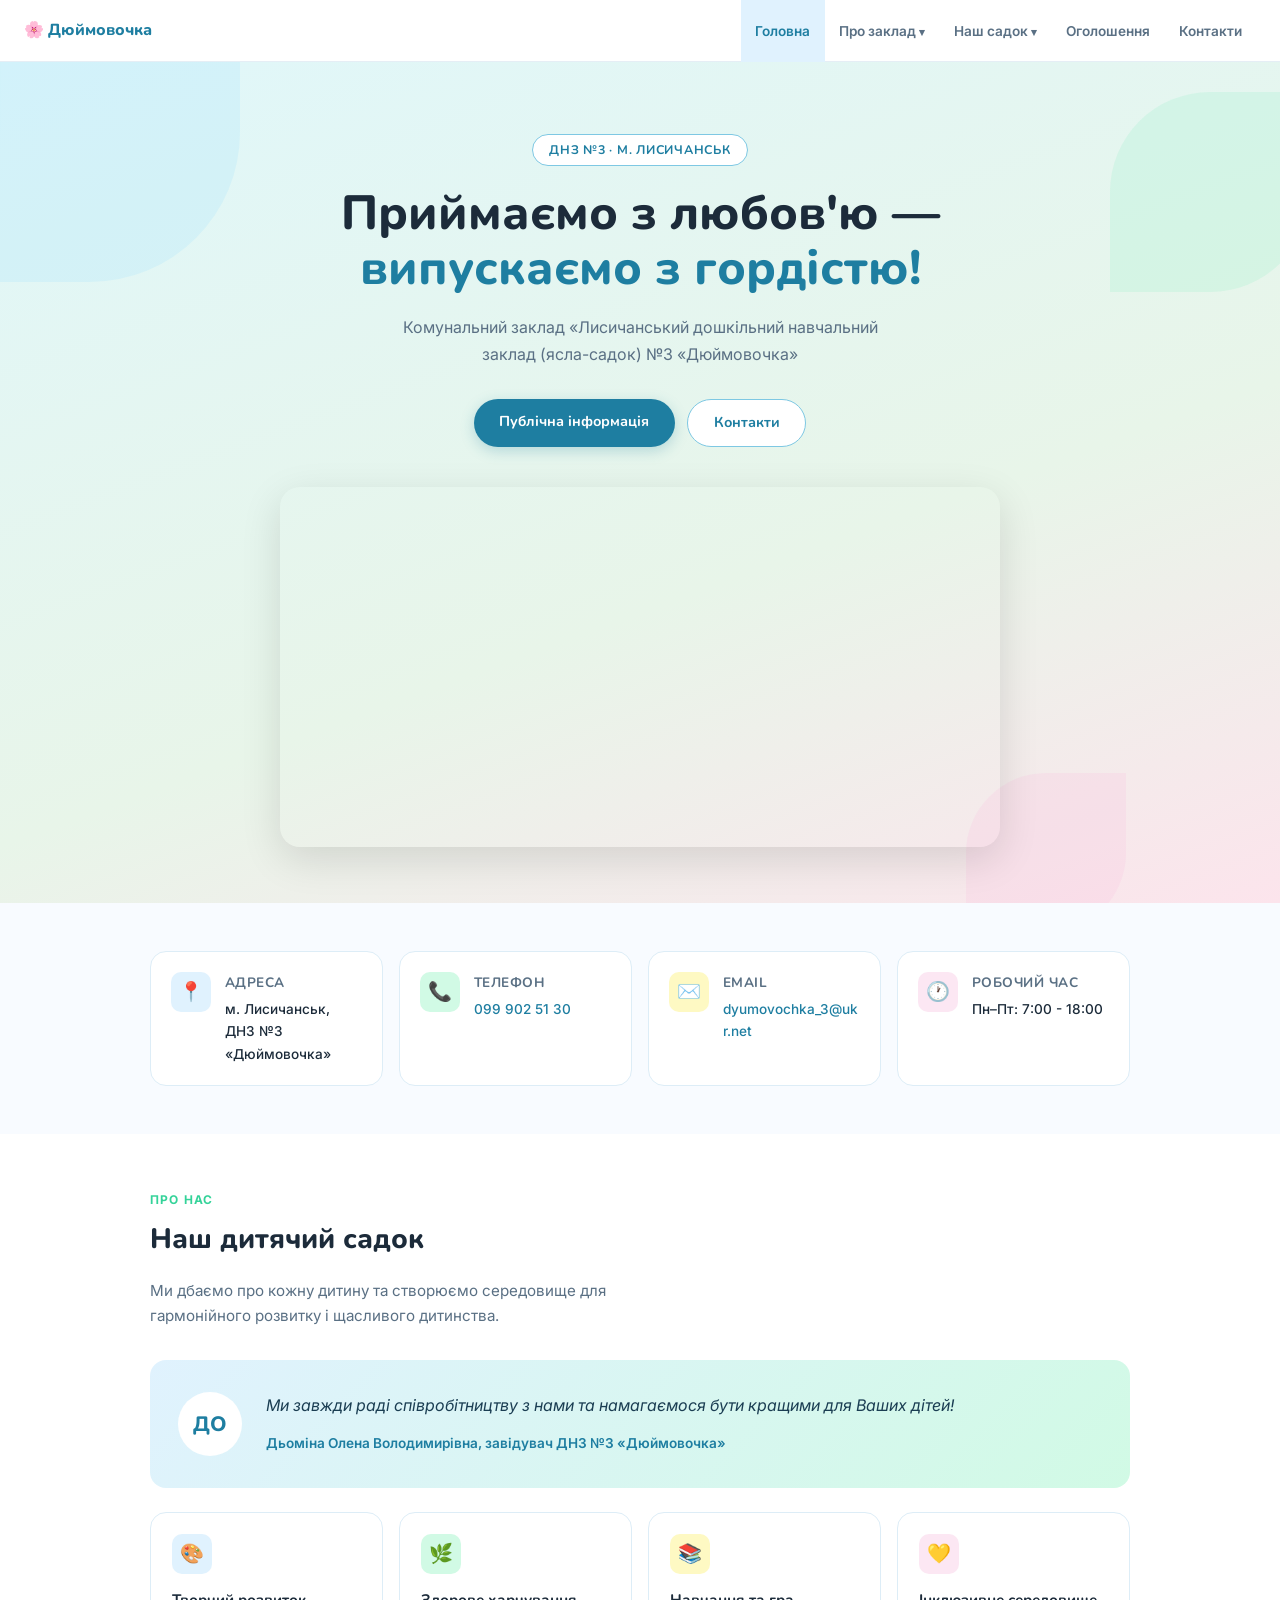
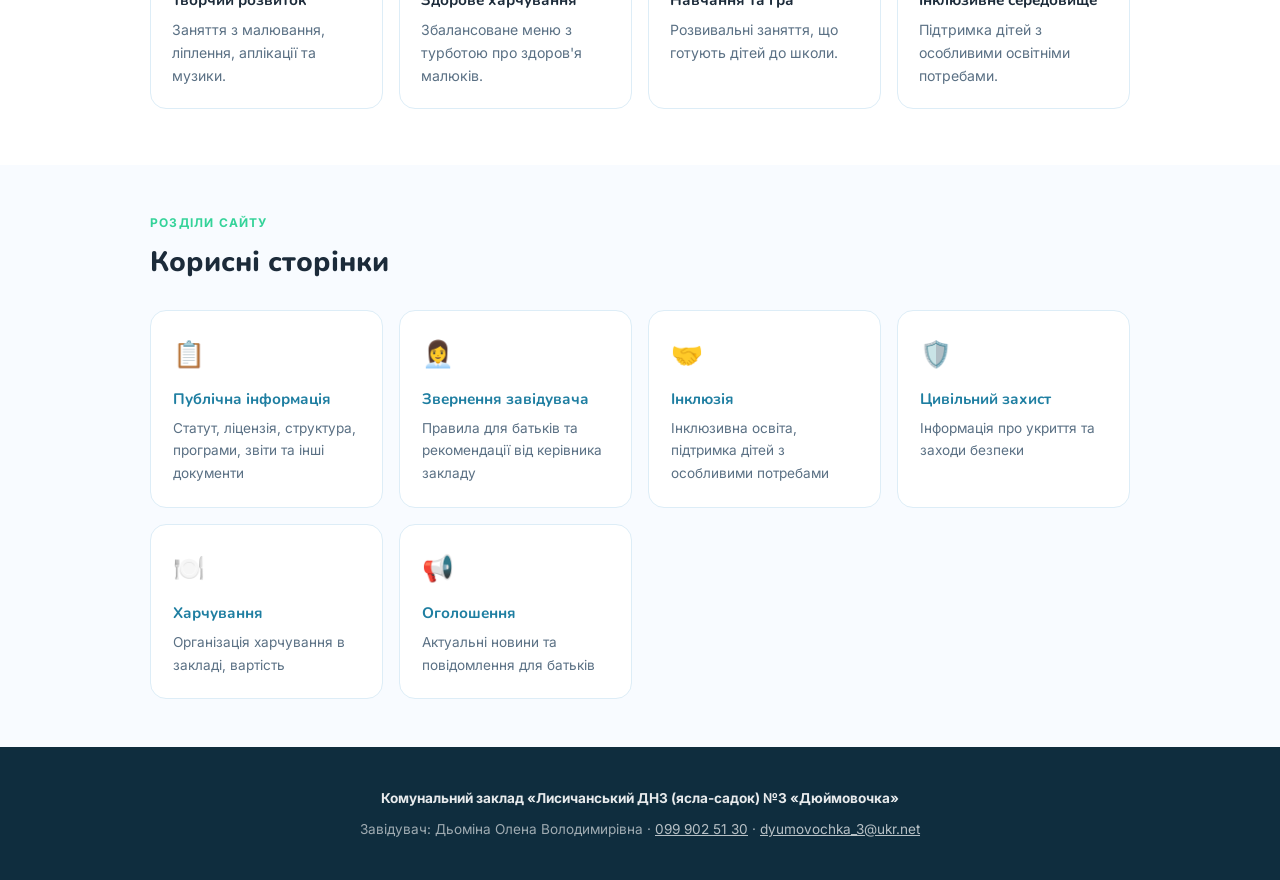
==== commit f6200fac: "fix layout" ====
--- a/index.html
+++ b/index.html
@@ -54,12 +54,12 @@
 
 /* QUICK INFO */
 .quick{background:#f8fbff;padding:3rem 1.5rem}
-.quick-inner{max-width:var(--max);margin:0 auto;display:grid;grid-template-columns:repeat(auto-fit,minmax(200px,1fr));gap:1rem}
+.quick-inner{max-width:var(--max);margin:0 auto;display:grid;grid-template-columns:repeat(4,1fr);gap:1rem}
 .q-card{background:#fff;border:1px solid #ddedf7;border-radius:var(--radius);padding:1.25rem;display:flex;gap:.85rem;align-items:flex-start}
 .q-icon{width:40px;height:40px;border-radius:10px;display:flex;align-items:center;justify-content:center;font-size:1.2rem;flex-shrink:0}
 .bg-sky{background:var(--sky)}.bg-green{background:var(--green-light)}.bg-yellow{background:var(--yellow)}.bg-petal{background:var(--petal)}
 .q-card h4{font-family:'Nunito',sans-serif;font-weight:700;font-size:.85rem;color:var(--text-muted);text-transform:uppercase;letter-spacing:.04em;margin-bottom:.2rem}
-.q-card p{font-size:.9rem;font-weight:500}
+.q-card p{font-size:.85rem;font-weight:500;word-break:break-word;white-space:normal}
 .q-card a{color:var(--sky-dark);text-decoration:none}
 
 /* ABOUT */
@@ -158,7 +158,7 @@
   <div class="quick-inner">
     <div class="q-card">
       <div class="q-icon bg-sky">📍</div>
-      <div><h4>Адреса</h4><p>м. Лисичанськ, ДНЗ №3 «Дюймовочка»</p></div>
+      <div><h4>Адреса</h4><p>м. Лисичанськ,<br>ДНЗ №3 «Дюймовочка»</p></div>
     </div>
     <div class="q-card">
       <div class="q-icon bg-green">📞</div>
@@ -170,7 +170,7 @@
     </div>
     <div class="q-card">
       <div class="q-icon bg-petal">🕐</div>
-      <div><h4>Робочий час</h4><p>Пн–Пт: 07:00 – 18:00</p></div>
+      <div><h4>Робочий час</h4><p>Пн–Пт: 7:00 - 18:00</p></div>
     </div>
   </div>
 </div>
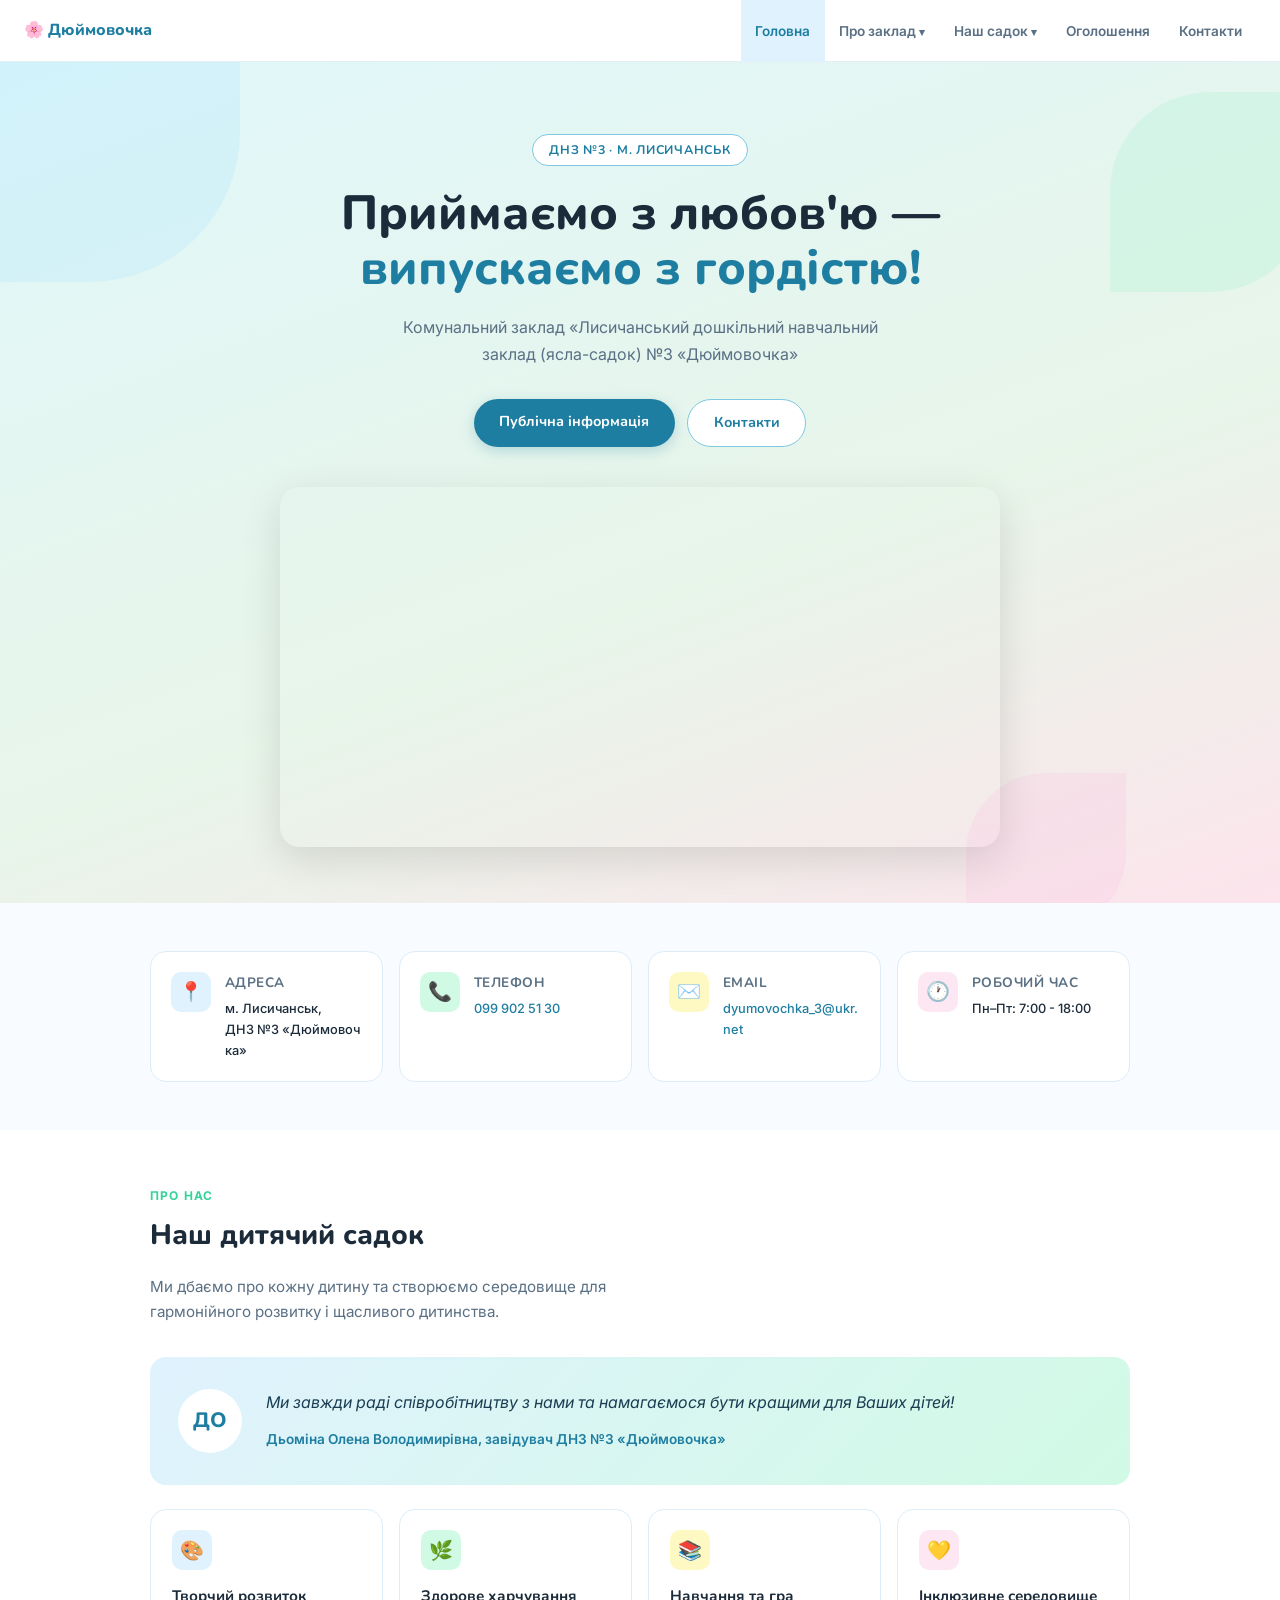
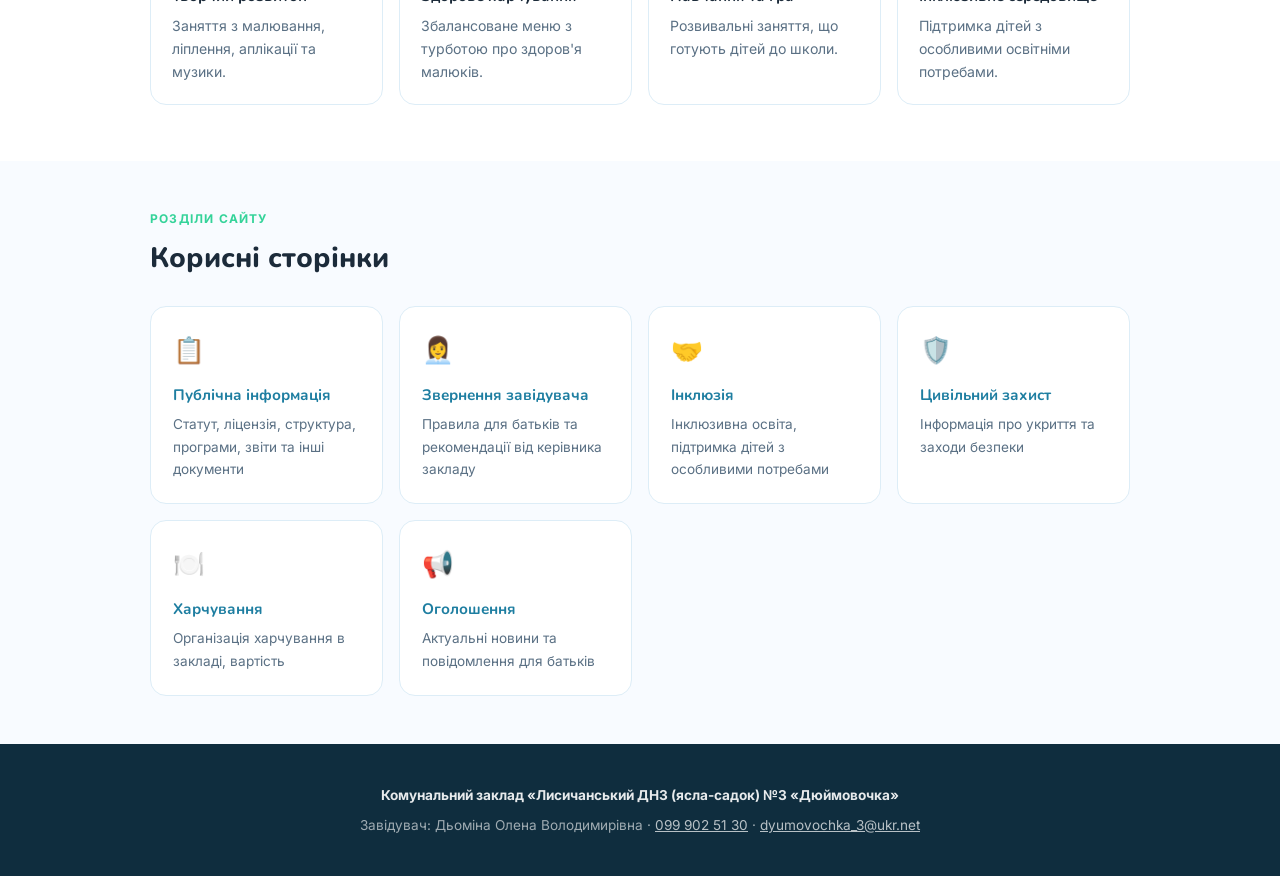
==== commit 5ffd515e: "fix layout" ====
--- a/index.html
+++ b/index.html
@@ -59,7 +59,7 @@
 .q-icon{width:40px;height:40px;border-radius:10px;display:flex;align-items:center;justify-content:center;font-size:1.2rem;flex-shrink:0}
 .bg-sky{background:var(--sky)}.bg-green{background:var(--green-light)}.bg-yellow{background:var(--yellow)}.bg-petal{background:var(--petal)}
 .q-card h4{font-family:'Nunito',sans-serif;font-weight:700;font-size:.85rem;color:var(--text-muted);text-transform:uppercase;letter-spacing:.04em;margin-bottom:.2rem}
-.q-card p{font-size:.85rem;font-weight:500;word-break:break-word;white-space:normal}
+.q-card p{font-size:.8rem;font-weight:500;word-break:break-all;}
 .q-card a{color:var(--sky-dark);text-decoration:none}
 
 /* ABOUT */
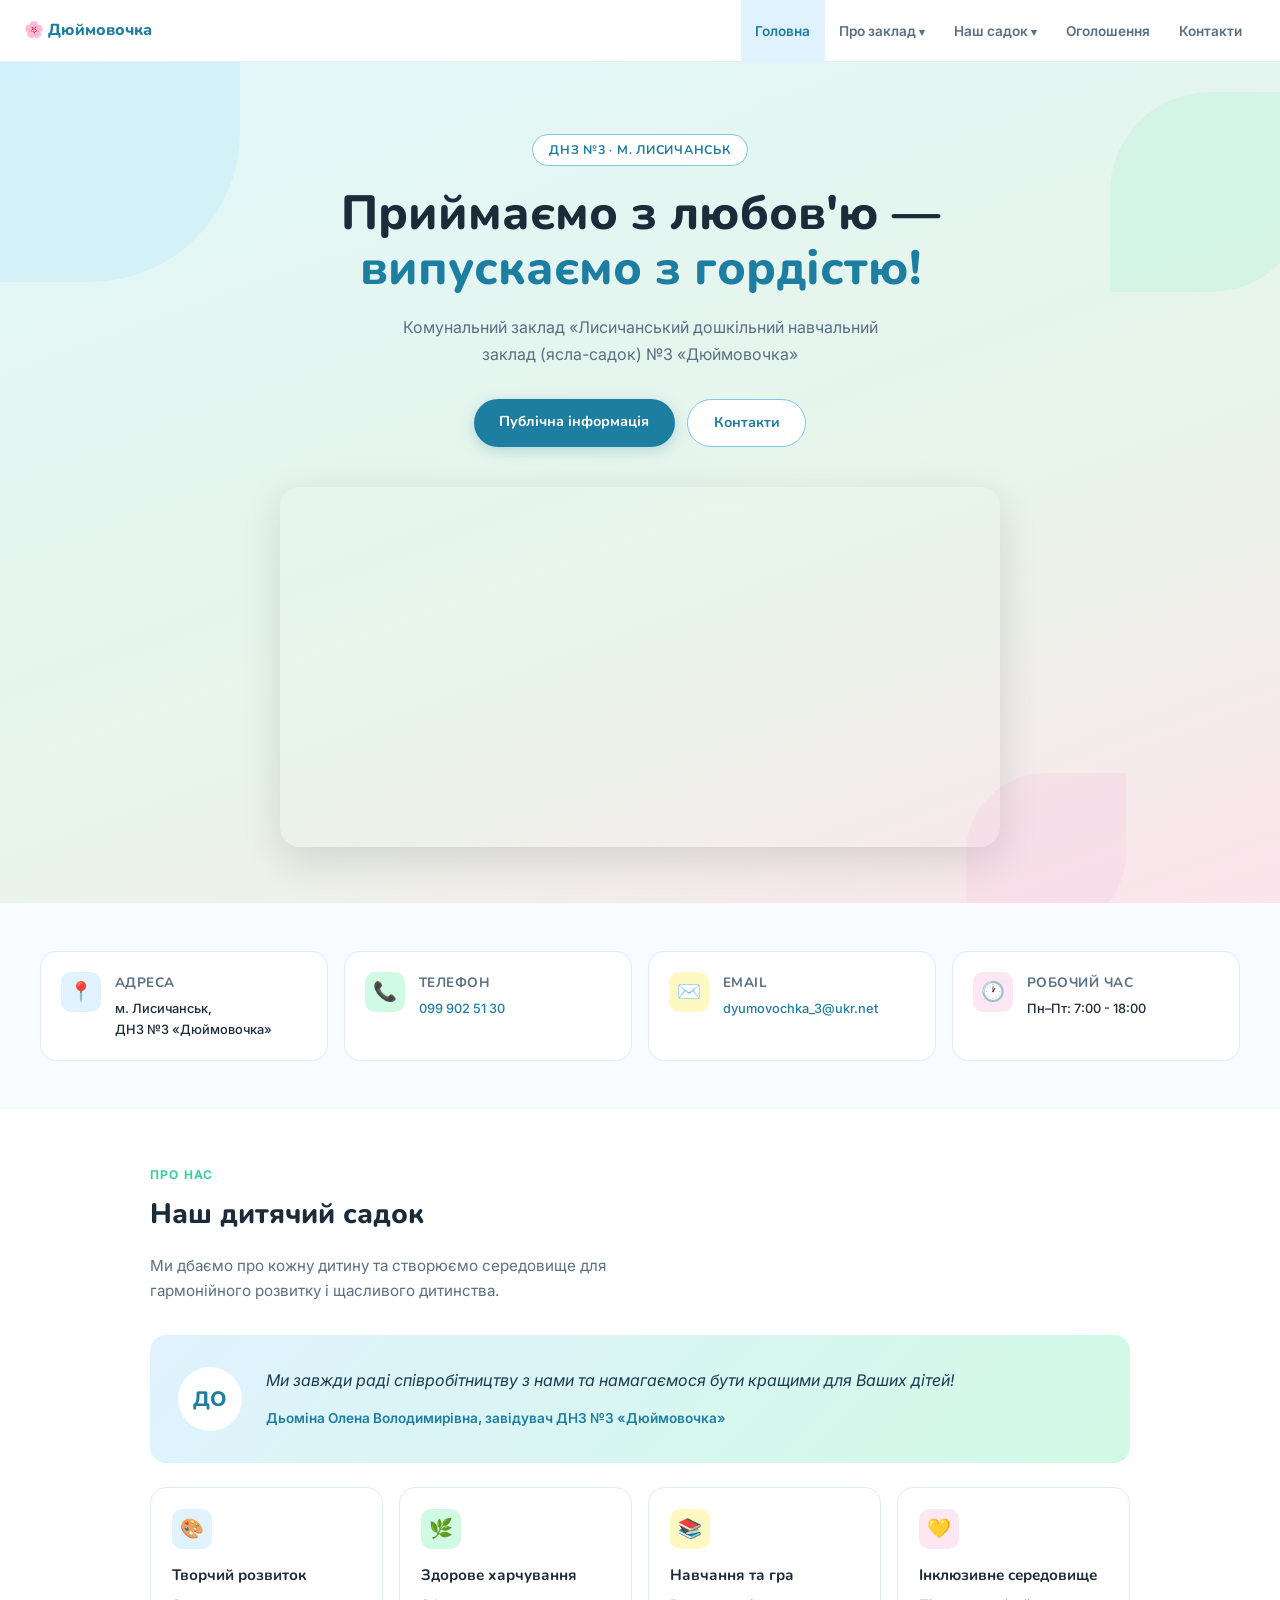
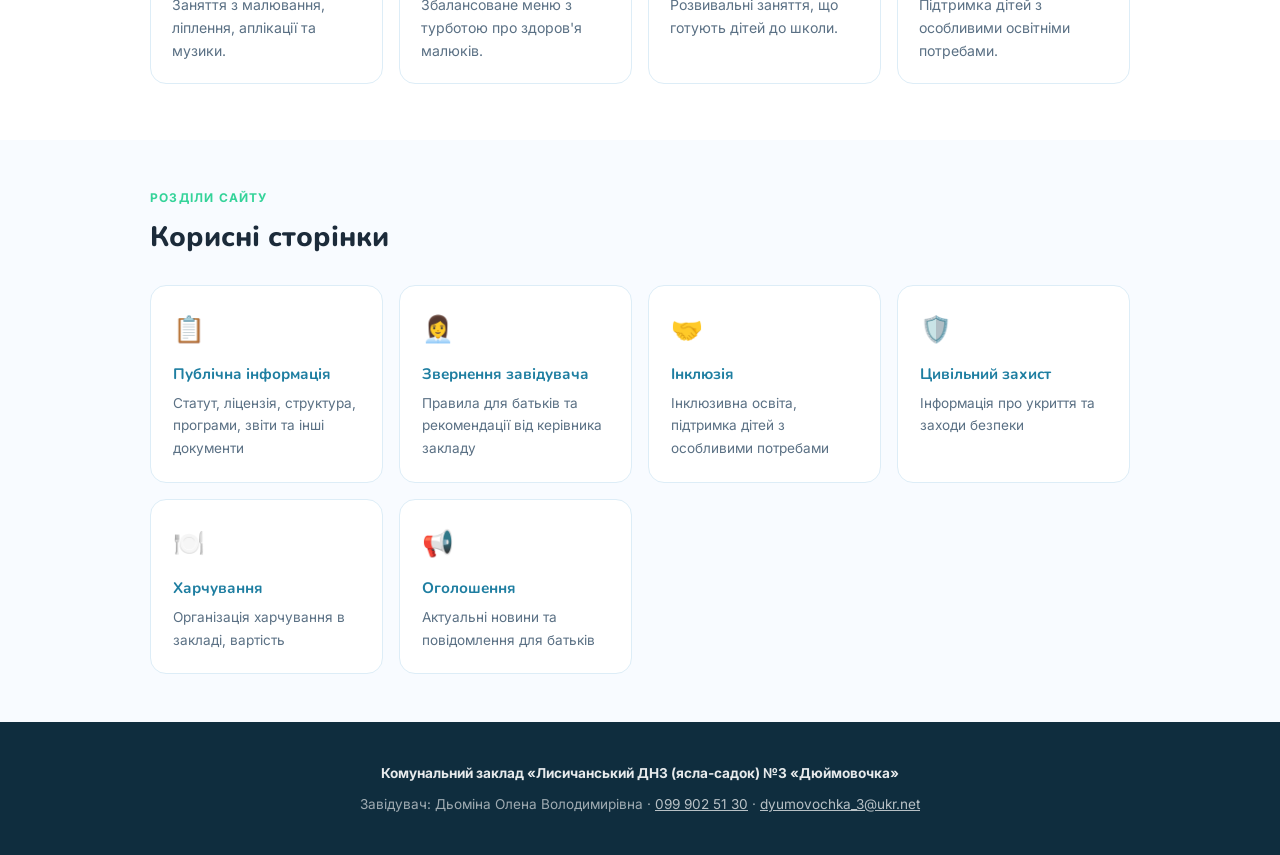
==== commit abe626c9: "fix layout" ====
--- a/index.html
+++ b/index.html
@@ -54,7 +54,7 @@
 
 /* QUICK INFO */
 .quick{background:#f8fbff;padding:3rem 1.5rem}
-.quick-inner{max-width:var(--max);margin:0 auto;display:grid;grid-template-columns:repeat(4,1fr);gap:1rem}
+.quick-inner{max-width:1200px;margin:0 auto;display:grid;grid-template-columns:repeat(4,1fr);gap:1rem}
 .q-card{background:#fff;border:1px solid #ddedf7;border-radius:var(--radius);padding:1.25rem;display:flex;gap:.85rem;align-items:flex-start}
 .q-icon{width:40px;height:40px;border-radius:10px;display:flex;align-items:center;justify-content:center;font-size:1.2rem;flex-shrink:0}
 .bg-sky{background:var(--sky)}.bg-green{background:var(--green-light)}.bg-yellow{background:var(--yellow)}.bg-petal{background:var(--petal)}
